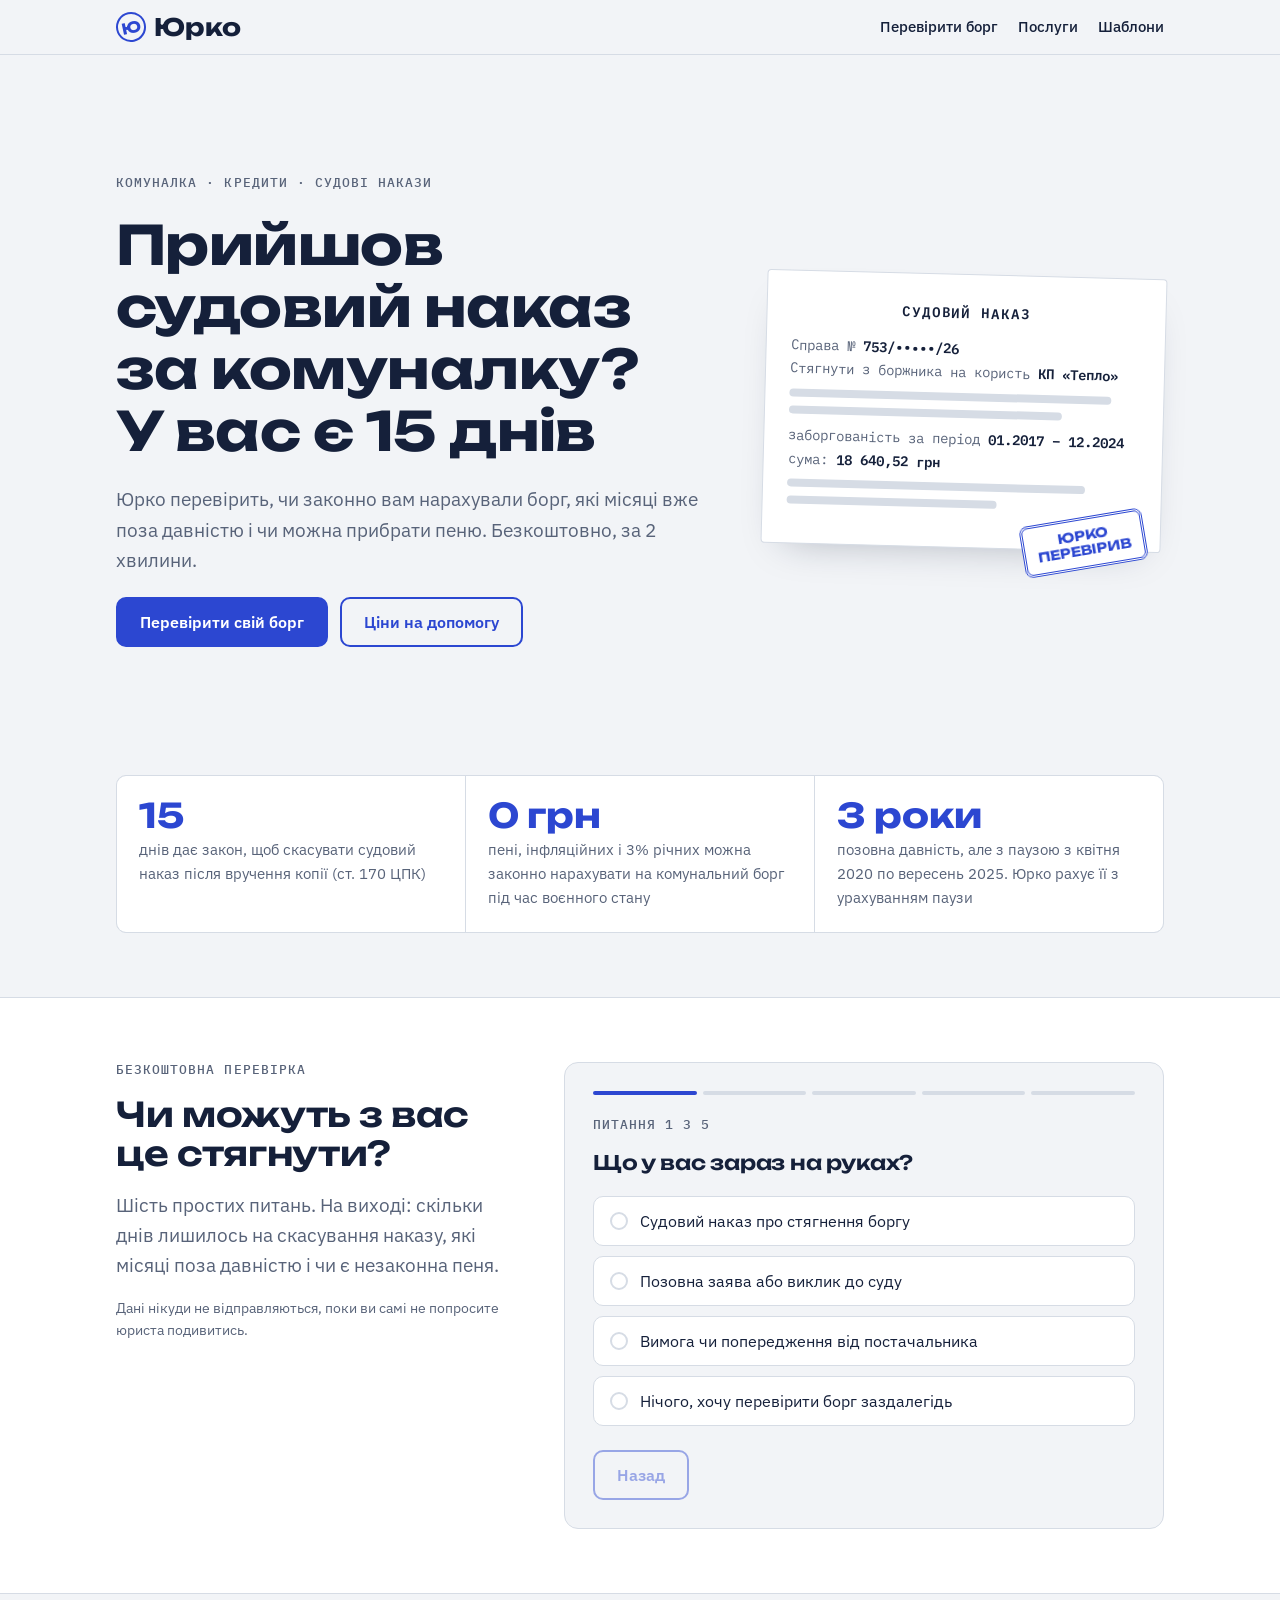
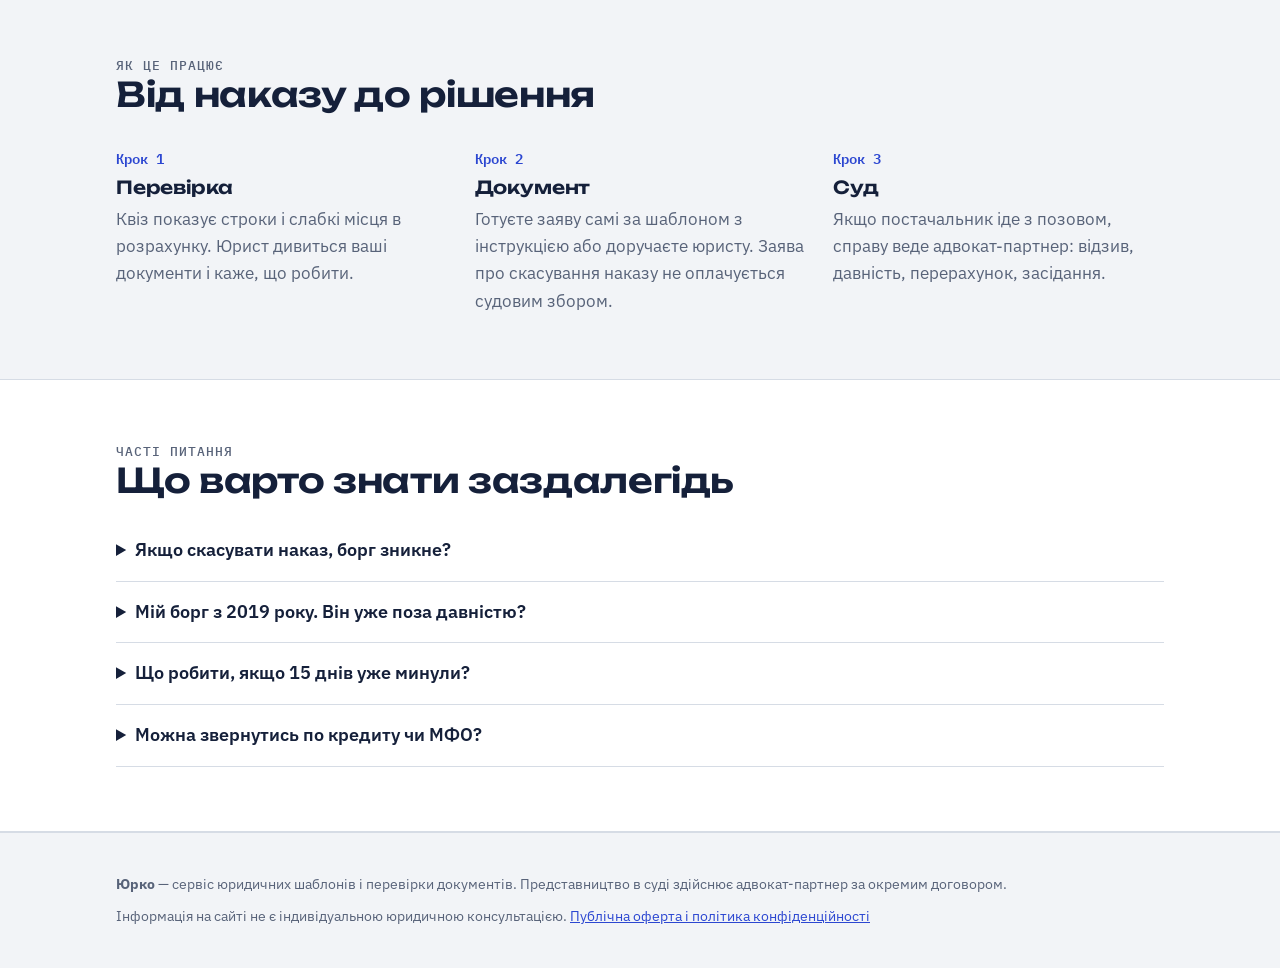
==== index.html @ 838b5d73 "Юрко: MVP сайту — квіз, послуги, магазин, WayForPay, заявки в Telegram Co-Authored-By: Claude Opus 5" ====
<!doctype html>
<html lang="uk">
<head>
<meta charset="utf-8">
<meta name="viewport" content="width=device-width, initial-scale=1, viewport-fit=cover">
<title>Юрко</title>
<meta name="claude:viewport-fit-sides" content="cover">
<meta name="description" content="Прийшов судовий наказ за комуналку? Перевірте за 2 хвилини, чи все нараховано законно, і скільки днів лишилось на скасування.">
<meta property="og:title" content="Юрко — перевірка боргу за комуналку">
<meta property="og:description" content="Безкоштовна перевірка: давність, пеня, строк на скасування судового наказу.">
<link rel="preconnect" href="https://fonts.googleapis.com">
<link rel="preconnect" href="https://fonts.gstatic.com" crossorigin>
<link rel="stylesheet" href="https://fonts.googleapis.com/css2?family=Unbounded:wght@500;600;700&family=IBM+Plex+Sans:wght@400;500;600&family=IBM+Plex+Mono:wght@400;500;600&display=swap&subset=cyrillic">
<link rel="stylesheet" href="assets/style.css">
<!-- Meta Pixel / Google tag: вставити після створення рекламних акаунтів (див. README) -->
</head>
<body>

<header class="top">
  <div class="wrap">
    <a class="logo" href="index.html"><span>Ю</span>Юрко</a>
    <nav class="nav" aria-label="Головне меню">
      <a href="#perevirka">Перевірити борг</a>
      <a href="poslugy.html">Послуги</a>
      <a href="magazyn.html">Шаблони</a>
    </nav>
  </div>
</header>

<main>
  <section class="hero">
    <div class="wrap">
      <div class="copy">
        <p class="eyebrow">Комуналка · кредити · судові накази</p>
        <h1>Прийшов судовий наказ за комуналку? У вас є 15&nbsp;днів</h1>
        <p class="lead">Юрко перевірить, чи законно вам нарахували борг, які місяці вже поза давністю і чи можна прибрати пеню. Безкоштовно, за 2 хвилини.</p>
        <div class="actions">
          <a class="btn" href="#perevirka">Перевірити свій борг</a>
          <a class="btn ghost" href="poslugy.html">Ціни на допомогу</a>
        </div>
      </div>
      <div class="doc" aria-hidden="true">
        <div class="t">СУДОВИЙ НАКАЗ</div>
        <div>Справа № <b>753/•••••/26</b></div>
        <div>Стягнути з боржника на користь <b>КП «Тепло»</b></div>
        <div class="ln" style="width:92%"></div>
        <div class="ln" style="width:78%"></div>
        <div>заборгованість за період <b>01.2017 – 12.2024</b></div>
        <div>сума: <b>18 640,52 грн</b></div>
        <div class="ln" style="width:85%"></div>
        <div class="ln" style="width:60%"></div>
        <div class="stamp">ЮРКО<br>ПЕРЕВІРИВ</div>
      </div>
    </div>
  </section>

  <section style="padding-top:0">
    <div class="wrap">
      <div class="facts">
        <div><span class="n mono">15</span><p>днів дає закон, щоб скасувати судовий наказ після вручення копії (ст. 170 ЦПК)</p></div>
        <div><span class="n mono">0&nbsp;грн</span><p>пені, інфляційних і 3% річних можна законно нарахувати на комунальний борг під час воєнного стану</p></div>
        <div><span class="n mono">3&nbsp;роки</span><p>позовна давність, але з паузою з квітня 2020 по вересень 2025. Юрко рахує її з урахуванням паузи</p></div>
      </div>
    </div>
  </section>

  <section class="band" id="perevirka">
    <div class="wrap quiz">
      <div class="intro">
        <p class="eyebrow">Безкоштовна перевірка</p>
        <h2>Чи можуть з вас це стягнути?</h2>
        <p class="lead">Шість простих питань. На виході: скільки днів лишилось на скасування наказу, які місяці поза давністю і чи є незаконна пеня.</p>
        <p class="note">Дані нікуди не відправляються, поки ви самі не попросите юриста подивитись.</p>
      </div>
      <div class="panel" id="quiz" aria-live="polite">
        <noscript>Для перевірки увімкніть JavaScript або напишіть нам у Telegram.</noscript>
      </div>
    </div>
  </section>

  <section>
    <div class="wrap">
      <p class="eyebrow">Як це працює</p>
      <h2>Від наказу до рішення</h2>
      <div class="steps">
        <div><span class="k">Крок 1</span><h3>Перевірка</h3><p>Квіз показує строки і слабкі місця в розрахунку. Юрист дивиться ваші документи і каже, що робити.</p></div>
        <div><span class="k">Крок 2</span><h3>Документ</h3><p>Готуєте заяву самі за шаблоном з інструкцією або доручаєте юристу. Заява про скасування наказу не оплачується судовим збором.</p></div>
        <div><span class="k">Крок 3</span><h3>Суд</h3><p>Якщо постачальник іде з позовом, справу веде адвокат-партнер: відзив, давність, перерахунок, засідання.</p></div>
      </div>
    </div>
  </section>

  <section class="band">
    <div class="wrap">
      <p class="eyebrow">Часті питання</p>
      <h2>Що варто знати заздалегідь</h2>
      <div style="margin-top:20px">
        <details><summary>Якщо скасувати наказ, борг зникне?</summary><p>Ні. Скасування наказу означає, що постачальник має подати звичайний позов, і суд розгляне справу з вашою участю. Там можна заявити про давність, оскаржити розрахунок і прибрати пеню. Якщо борг реальний і в межах давності, сплатити доведеться саме його.</p></details>
        <details><summary>Мій борг з 2019 року. Він уже поза давністю?</summary><p>Найімовірніше, ні. З 2 квітня 2020 по 3 вересня 2025 року давність не спливала, а з 4 вересня 2025 продовжилась з того місця, де зупинилась. Через це зараз поза давністю лише борги приблизно до весни 2018 року. Квіз рахує це для кожного місяця.</p></details>
        <details><summary>Що робити, якщо 15 днів уже минули?</summary><p>Подати заяву про скасування наказу разом з клопотанням про поновлення строку і пояснити поважну причину: не отримували лист, лікування, служба, виїзд. Тут краще порадитись з юристом.</p></details>
        <details><summary>Можна звернутись по кредиту чи МФО?</summary><p>Так. Ми працюємо і з кредитними боргами: перевірка нарахувань, відзиви на позови банків і фінкомпаній. Напишіть у формі після квізу.</p></details>
      </div>
    </div>
  </section>
</main>

<footer>
  <div class="wrap">
    <p><b>Юрко</b> — сервіс юридичних шаблонів і перевірки документів. Представництво в суді здійснює адвокат-партнер за окремим договором.</p>
    <p>Інформація на сайті не є індивідуальною юридичною консультацією. <a href="oferta.html">Публічна оферта і політика конфіденційності</a></p>
  </div>
</footer>

<script src="assets/davnist.js"></script>
<script src="assets/app.js"></script>
</body>
</html>
---- assets/style.css ----
/* Юрко · спільні стилі
   Layout: стрічка «документа» — вузька колонка тексту, широкі смуги для квізу і пакетів. */
:root {
  --paper: #F2F4F7;
  --card: #FFFFFF;
  --ink: #15203A;
  --muted: #586379;
  --line: #D6DCE5;
  --stamp: #2C47D1;
  --stamp-soft: #E3E8FC;
  --ok: #1D7549;
  --ok-soft: #DDF1E6;
  --warn: #A85A12;
  --warn-soft: #FBEBDB;
  --f-display: "Unbounded", "Arial Black", system-ui, sans-serif;
  --f-body: "IBM Plex Sans", "Segoe UI", system-ui, sans-serif;
  --f-mono: "IBM Plex Mono", ui-monospace, "Consolas", monospace;
  --r: 10px;
  --wrap: 1080px;
}
@media (prefers-color-scheme: dark) {
  :root:not([data-theme="light"]) {
    --paper: #0E1421; --card: #161E2F; --ink: #E7EBF3; --muted: #9AA5B9; --line: #283350;
    --stamp: #8297FF; --stamp-soft: #1F2A55; --ok: #55C792; --ok-soft: #12352A;
    --warn: #EBA160; --warn-soft: #3A2817; color-scheme: dark;
  }
}
:root[data-theme="dark"] {
  --paper: #0E1421; --card: #161E2F; --ink: #E7EBF3; --muted: #9AA5B9; --line: #283350;
  --stamp: #8297FF; --stamp-soft: #1F2A55; --ok: #55C792; --ok-soft: #12352A;
  --warn: #EBA160; --warn-soft: #3A2817; color-scheme: dark;
}

* { box-sizing: border-box; }
body {
  margin: 0; background: var(--paper); color: var(--ink);
  font: 400 17px/1.6 var(--f-body);
  -webkit-font-smoothing: antialiased;
}
a { color: var(--stamp); }
h1, h2, h3 { font-family: var(--f-display); line-height: 1.15; text-wrap: balance; margin: 0; letter-spacing: -0.01em; }
h1 { font-size: clamp(30px, 5.4vw, 54px); font-weight: 700; }
h2 { font-size: clamp(24px, 3.4vw, 34px); font-weight: 600; }
h3 { font-size: 18px; font-weight: 600; }
p { margin: 0; }
.mono { font-family: var(--f-mono); font-variant-numeric: tabular-nums; }
.eyebrow { font: 500 13px/1.3 var(--f-mono); letter-spacing: 0.08em; text-transform: uppercase; color: var(--muted); }
.lead { font-size: 19px; color: var(--muted); max-width: 60ch; }

.wrap {
  max-width: var(--wrap); margin: 0 auto;
  padding-left: max(16px, env(safe-area-inset-left, 0px));
  padding-right: max(16px, env(safe-area-inset-right, 0px));
}
section { padding-block: 64px; }
.band { background: var(--card); border-block: 1px solid var(--line); }

/* Header */
.top { position: sticky; top: env(safe-area-inset-top, 0px); z-index: 10; background: var(--paper); border-bottom: 1px solid var(--line); }
.top .wrap { display: flex; align-items: center; gap: 24px; padding-block: 12px; flex-wrap: wrap; }
.logo { font: 700 24px/1 var(--f-display); color: var(--ink); text-decoration: none; display: flex; align-items: center; gap: 8px; }
.logo span { display: inline-grid; place-items: center; width: 30px; height: 30px; border: 2px solid var(--stamp); border-radius: 50%; color: var(--stamp); font-size: 15px; transform: rotate(-12deg); }
.nav { display: flex; gap: 20px; margin-left: auto; flex-wrap: wrap; }
.nav a { color: var(--ink); text-decoration: none; font-weight: 500; font-size: 15px; }
.nav a[aria-current="page"], .nav a:hover { color: var(--stamp); }

/* Buttons */
.btn {
  display: inline-flex; align-items: center; justify-content: center; gap: 8px;
  font: 600 16px/1 var(--f-body); padding: 15px 22px; border-radius: var(--r);
  border: 2px solid var(--stamp); background: var(--stamp); color: #fff; cursor: pointer; text-decoration: none;
}
:root[data-theme="dark"] .btn { color: #0E1421; }
@media (prefers-color-scheme: dark) { :root:not([data-theme="light"]) .btn { color: #0E1421; } }
.btn:hover { filter: brightness(1.08); }
.btn.ghost { background: transparent; color: var(--stamp); }
.btn:focus-visible, input:focus-visible, select:focus-visible, textarea:focus-visible, .opt:focus-visible { outline: 3px solid var(--stamp); outline-offset: 2px; }
.btn[disabled] { opacity: .45; cursor: not-allowed; }

/* Hero */
.hero .wrap { display: grid; grid-template-columns: 1.2fr 0.8fr; gap: 48px; align-items: center; padding-block: 56px 64px; }
.hero .copy { display: grid; gap: 22px; min-width: 0; }
.hero .actions { display: flex; gap: 12px; flex-wrap: wrap; }
.doc {
  position: relative; background: var(--card); border: 1px solid var(--line); border-radius: 4px;
  padding: 26px 24px 30px; font: 14px/1.55 var(--f-mono); color: var(--muted);
  box-shadow: 0 18px 40px -24px rgba(21, 32, 58, .35); transform: rotate(1.5deg);
}
.doc b { color: var(--ink); font-weight: 600; }
.doc .t { text-align: center; color: var(--ink); font-weight: 600; letter-spacing: .14em; margin-bottom: 14px; }
.doc .ln { height: 8px; background: var(--line); border-radius: 4px; margin: 9px 0; }
.stamp {
  position: absolute; right: 14px; bottom: -18px; transform: rotate(-11deg);
  border: 3px double var(--stamp); color: var(--stamp); border-radius: 8px; padding: 8px 12px;
  font: 700 13px/1.15 var(--f-display); text-align: center; background: var(--card);
  animation: stamp .5s cubic-bezier(.2,1.6,.4,1) .4s both;
}
@keyframes stamp { from { transform: rotate(-11deg) scale(1.6); opacity: .3; } to { transform: rotate(-11deg) scale(1); opacity: 1; } }
@media (prefers-reduced-motion: reduce) { .stamp { animation: none; } }

/* Facts row */
.facts { display: grid; grid-template-columns: repeat(3, 1fr); gap: 1px; background: var(--line); border: 1px solid var(--line); border-radius: var(--r); overflow: hidden; }
.facts > div { background: var(--card); padding: 22px; display: grid; gap: 6px; align-content: start; }
.facts .n { font: 700 34px/1 var(--f-display); color: var(--stamp); }
.facts p { color: var(--muted); font-size: 15px; }

/* Steps */
.steps { display: grid; grid-template-columns: repeat(3, 1fr); gap: 28px; margin-top: 32px; }
.steps > div { display: grid; gap: 8px; align-content: start; }
.steps .k { font: 600 14px var(--f-mono); color: var(--stamp); }
.steps p { color: var(--muted); }

/* Quiz */
.quiz { display: grid; grid-template-columns: 0.8fr 1.2fr; gap: 48px; }
.quiz .intro { display: grid; gap: 16px; align-content: start; }
.panel { background: var(--paper); border: 1px solid var(--line); border-radius: 14px; padding: 28px; min-width: 0; }
.progress { display: flex; gap: 6px; margin-bottom: 22px; }
.progress i { flex: 1; height: 4px; border-radius: 2px; background: var(--line); }
.progress i.on { background: var(--stamp); }
.q { display: grid; gap: 16px; }
.q legend, .q .qt { font: 600 20px/1.3 var(--f-display); padding: 0; margin-bottom: 4px; }
.q .hint { color: var(--muted); font-size: 15px; }
.opts { display: grid; gap: 10px; }
.opt {
  display: flex; align-items: center; gap: 12px; padding: 14px 16px; border: 1.5px solid var(--line); border-radius: var(--r);
  background: var(--card); cursor: pointer; font-size: 16px; text-align: left; color: var(--ink); font-family: var(--f-body); width: 100%;
}
.opt:hover { border-color: var(--stamp); }
.opt[aria-pressed="true"] { border-color: var(--stamp); background: var(--stamp-soft); }
.opt .dot { width: 18px; height: 18px; border-radius: 50%; border: 2px solid var(--line); flex: none; }
.opt[aria-pressed="true"] .dot { border-color: var(--stamp); background: radial-gradient(var(--stamp) 45%, transparent 50%); }
.row { display: flex; gap: 12px; flex-wrap: wrap; }
.row > label { flex: 1 1 160px; display: grid; gap: 6px; font-size: 14px; color: var(--muted); min-width: 0; }
input, select, textarea {
  font: 16px var(--f-body); padding: 12px 14px; border-radius: var(--r); border: 1.5px solid var(--line);
  background: var(--card); color: var(--ink); width: 100%;
}
.qnav { display: flex; justify-content: space-between; gap: 12px; margin-top: 24px; }

/* Result */
.res { display: grid; gap: 20px; }
.verdict { display: grid; gap: 12px; }
.chip { display: inline-flex; gap: 6px; align-items: center; font: 600 13px/1 var(--f-mono); padding: 7px 10px; border-radius: 999px; text-transform: uppercase; letter-spacing: .05em; width: fit-content; }
.chip.ok { background: var(--ok-soft); color: var(--ok); }
.chip.warn { background: var(--warn-soft); color: var(--warn); }
.chip.info { background: var(--stamp-soft); color: var(--stamp); }
.card { background: var(--card); border: 1px solid var(--line); border-radius: var(--r); padding: 18px; display: grid; gap: 8px; }
.card .big { font: 700 28px/1.1 var(--f-display); }
.strip { display: grid; grid-template-columns: repeat(12, minmax(0, 1fr)); gap: 3px; }
.strip i { height: 18px; border-radius: 3px; background: var(--line); }
.strip i.x { background: var(--ok); }
.strip i.w { background: var(--warn); opacity: .55; }
.yrs { display: grid; gap: 4px; }
.yrs .yr { display: grid; grid-template-columns: 44px 1fr; gap: 8px; align-items: center; font: 12px var(--f-mono); color: var(--muted); }
.legend { display: flex; gap: 16px; flex-wrap: wrap; font-size: 13px; color: var(--muted); }
.legend b { display: inline-block; width: 12px; height: 12px; border-radius: 3px; vertical-align: -1px; margin-right: 6px; }
.note { font-size: 14px; color: var(--muted); }
.flags { display: grid; gap: 8px; padding: 0; margin: 0; list-style: none; }
.flags li { padding-left: 18px; position: relative; font-size: 15px; }
.flags li::before { content: "!"; position: absolute; left: 0; font-weight: 700; color: var(--warn); }

/* Packages */
.plans { display: grid; grid-template-columns: repeat(3, 1fr); gap: 20px; margin-top: 32px; align-items: start; }
.plan { background: var(--card); border: 1px solid var(--line); border-radius: 14px; padding: 26px; display: grid; gap: 16px; min-width: 0; }
.plan.main { border: 2px solid var(--stamp); }
.plan .price { font: 700 32px/1 var(--f-display); }
.plan .price small { font: 500 15px var(--f-body); color: var(--muted); }
.plan ul { margin: 0; padding-left: 20px; display: grid; gap: 6px; }
.plan .who { color: var(--muted); font-size: 15px; }

/* Shop */
.shop { display: grid; gap: 12px; margin-top: 28px; }
.item { display: grid; grid-template-columns: 1fr auto auto; gap: 20px; align-items: center; background: var(--card); border: 1px solid var(--line); border-radius: var(--r); padding: 18px 20px; }
.item > div { min-width: 0; display: grid; gap: 4px; }
.item p { color: var(--muted); font-size: 15px; }
.item .pr { font: 700 20px var(--f-display); white-space: nowrap; }
.item .law { font: 12px var(--f-mono); color: var(--stamp); }

/* FAQ */
details { border-bottom: 1px solid var(--line); padding-block: 16px; }
summary { cursor: pointer; font-weight: 600; font-size: 18px; }
details p { color: var(--muted); margin-top: 10px; max-width: 70ch; }

/* Forms / toast */
.form { display: grid; gap: 12px; }
.msg { padding: 14px 16px; border-radius: var(--r); font-size: 15px; }
.msg.ok { background: var(--ok-soft); color: var(--ok); }
.msg.warn { background: var(--warn-soft); color: var(--warn); }

/* Footer */
footer { padding-block: 40px; border-top: 1px solid var(--line); color: var(--muted); font-size: 14px; }
footer .wrap { display: grid; gap: 10px; }
.prose { max-width: 72ch; display: grid; gap: 14px; }
.prose h2 { font-size: 22px; margin-top: 18px; }

@media (max-width: 860px) {
  .hero .wrap, .quiz { grid-template-columns: 1fr; gap: 32px; }
  .plans, .steps, .facts { grid-template-columns: 1fr; }
  .doc { transform: none; }
  section { padding-block: 44px; }
  .item { grid-template-columns: 1fr auto; }
  .item .btn { grid-column: 1 / -1; }
}
@media (max-width: 480px) {
  .nav { margin-left: 0; gap: 14px; }
  .panel { padding: 20px; }
}
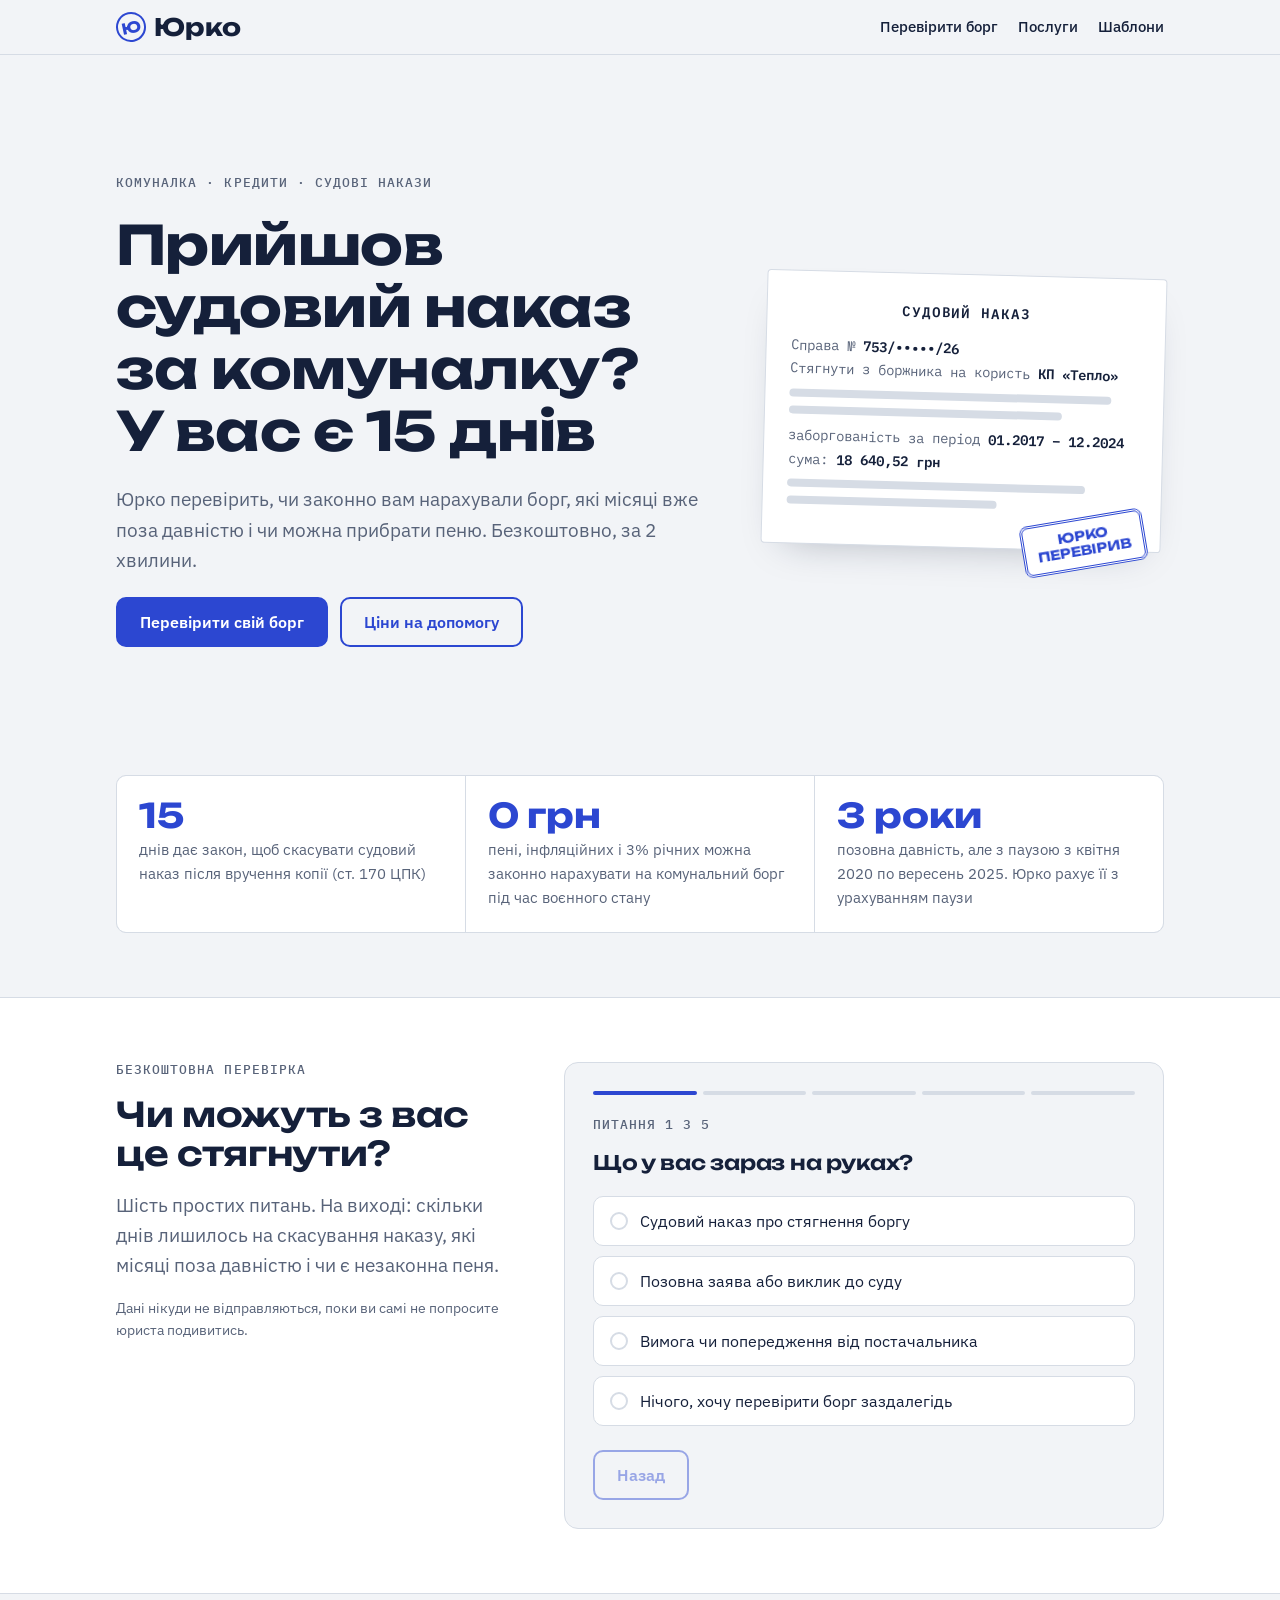
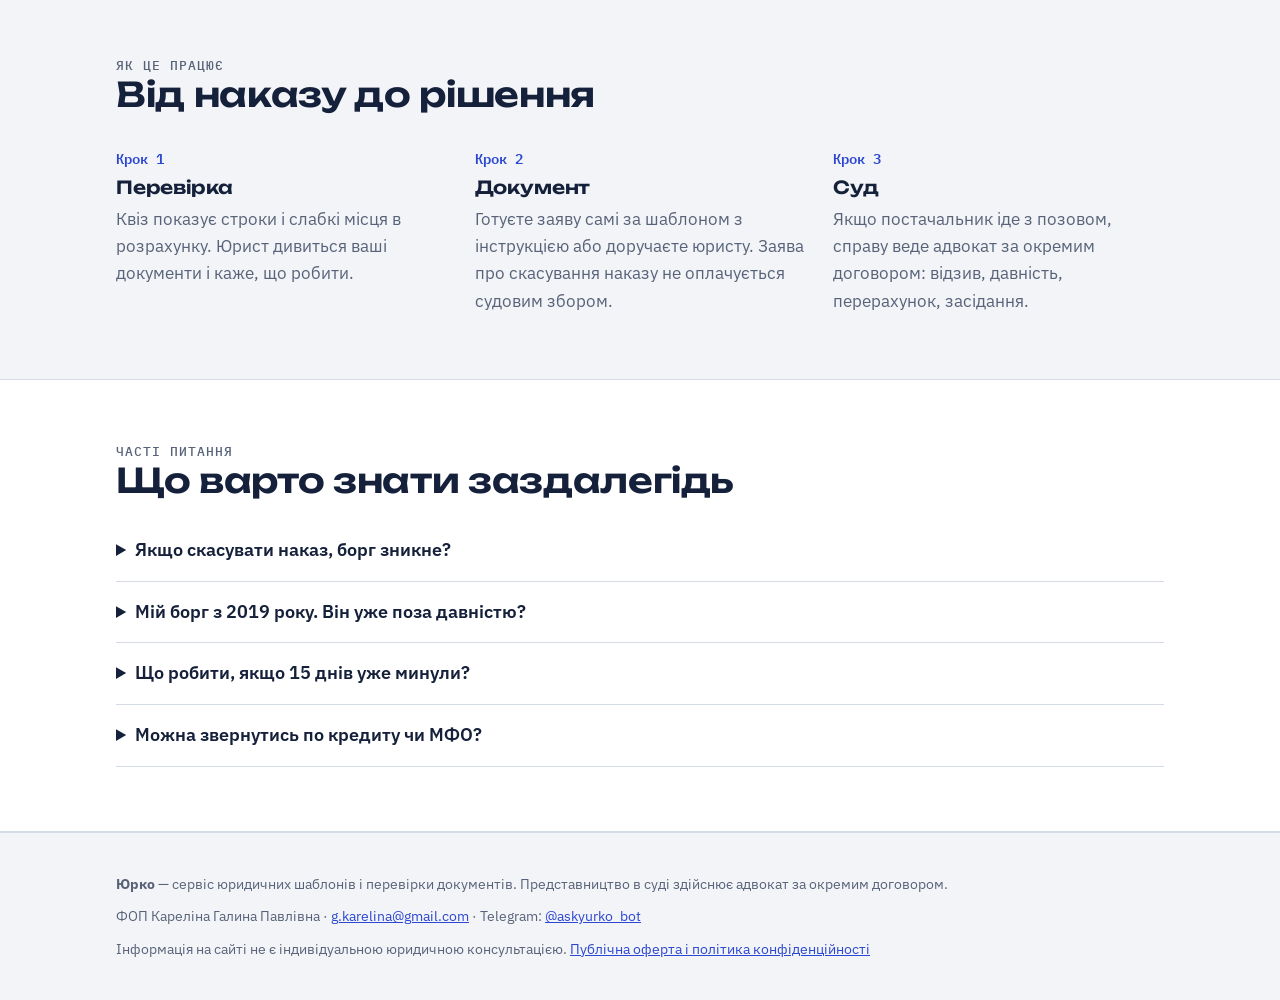
==== commit a17a0a14: "Реквізити ФОП Кареліної Г. П. в оферті й підвалі; уточнено формулювання про адвоката Co-Authored-By:" ====
--- a/index.html
+++ b/index.html
@@ -85,7 +85,7 @@
       <div class="steps">
         <div><span class="k">Крок 1</span><h3>Перевірка</h3><p>Квіз показує строки і слабкі місця в розрахунку. Юрист дивиться ваші документи і каже, що робити.</p></div>
         <div><span class="k">Крок 2</span><h3>Документ</h3><p>Готуєте заяву самі за шаблоном з інструкцією або доручаєте юристу. Заява про скасування наказу не оплачується судовим збором.</p></div>
-        <div><span class="k">Крок 3</span><h3>Суд</h3><p>Якщо постачальник іде з позовом, справу веде адвокат-партнер: відзив, давність, перерахунок, засідання.</p></div>
+        <div><span class="k">Крок 3</span><h3>Суд</h3><p>Якщо постачальник іде з позовом, справу веде адвокат за окремим договором: відзив, давність, перерахунок, засідання.</p></div>
       </div>
     </div>
   </section>
@@ -106,7 +106,8 @@
 
 <footer>
   <div class="wrap">
-    <p><b>Юрко</b> — сервіс юридичних шаблонів і перевірки документів. Представництво в суді здійснює адвокат-партнер за окремим договором.</p>
+    <p><b>Юрко</b> — сервіс юридичних шаблонів і перевірки документів. Представництво в суді здійснює адвокат за окремим договором.</p>
+    <p>ФОП Кареліна Галина Павлівна · <a href="mailto:g.karelina@gmail.com">g.karelina@gmail.com</a> · Telegram: <a href="https://t.me/askyurko_bot">@askyurko_bot</a></p>
     <p>Інформація на сайті не є індивідуальною юридичною консультацією. <a href="oferta.html">Публічна оферта і політика конфіденційності</a></p>
   </div>
 </footer>
--- a/assets/style.css
+++ b/assets/style.css
@@ -8,6 +8,7 @@
   --line: #D6DCE5;
   --stamp: #2C47D1;
   --stamp-soft: #E3E8FC;
+  --on-stamp: #FFFFFF;
   --ok: #1D7549;
   --ok-soft: #DDF1E6;
   --warn: #A85A12;
@@ -21,13 +22,13 @@
 @media (prefers-color-scheme: dark) {
   :root:not([data-theme="light"]) {
     --paper: #0E1421; --card: #161E2F; --ink: #E7EBF3; --muted: #9AA5B9; --line: #283350;
-    --stamp: #8297FF; --stamp-soft: #1F2A55; --ok: #55C792; --ok-soft: #12352A;
+    --stamp: #8297FF; --stamp-soft: #1F2A55; --on-stamp: #0E1421; --ok: #55C792; --ok-soft: #12352A;
     --warn: #EBA160; --warn-soft: #3A2817; color-scheme: dark;
   }
 }
 :root[data-theme="dark"] {
   --paper: #0E1421; --card: #161E2F; --ink: #E7EBF3; --muted: #9AA5B9; --line: #283350;
-  --stamp: #8297FF; --stamp-soft: #1F2A55; --ok: #55C792; --ok-soft: #12352A;
+  --stamp: #8297FF; --stamp-soft: #1F2A55; --on-stamp: #0E1421; --ok: #55C792; --ok-soft: #12352A;
   --warn: #EBA160; --warn-soft: #3A2817; color-scheme: dark;
 }
 
@@ -68,10 +69,8 @@
 .btn {
   display: inline-flex; align-items: center; justify-content: center; gap: 8px;
   font: 600 16px/1 var(--f-body); padding: 15px 22px; border-radius: var(--r);
-  border: 2px solid var(--stamp); background: var(--stamp); color: #fff; cursor: pointer; text-decoration: none;
-}
-:root[data-theme="dark"] .btn { color: #0E1421; }
-@media (prefers-color-scheme: dark) { :root:not([data-theme="light"]) .btn { color: #0E1421; } }
+  border: 2px solid var(--stamp); background: var(--stamp); color: var(--on-stamp); cursor: pointer; text-decoration: none;
+}
 .btn:hover { filter: brightness(1.08); }
 .btn.ghost { background: transparent; color: var(--stamp); }
 .btn:focus-visible, input:focus-visible, select:focus-visible, textarea:focus-visible, .opt:focus-visible { outline: 3px solid var(--stamp); outline-offset: 2px; }
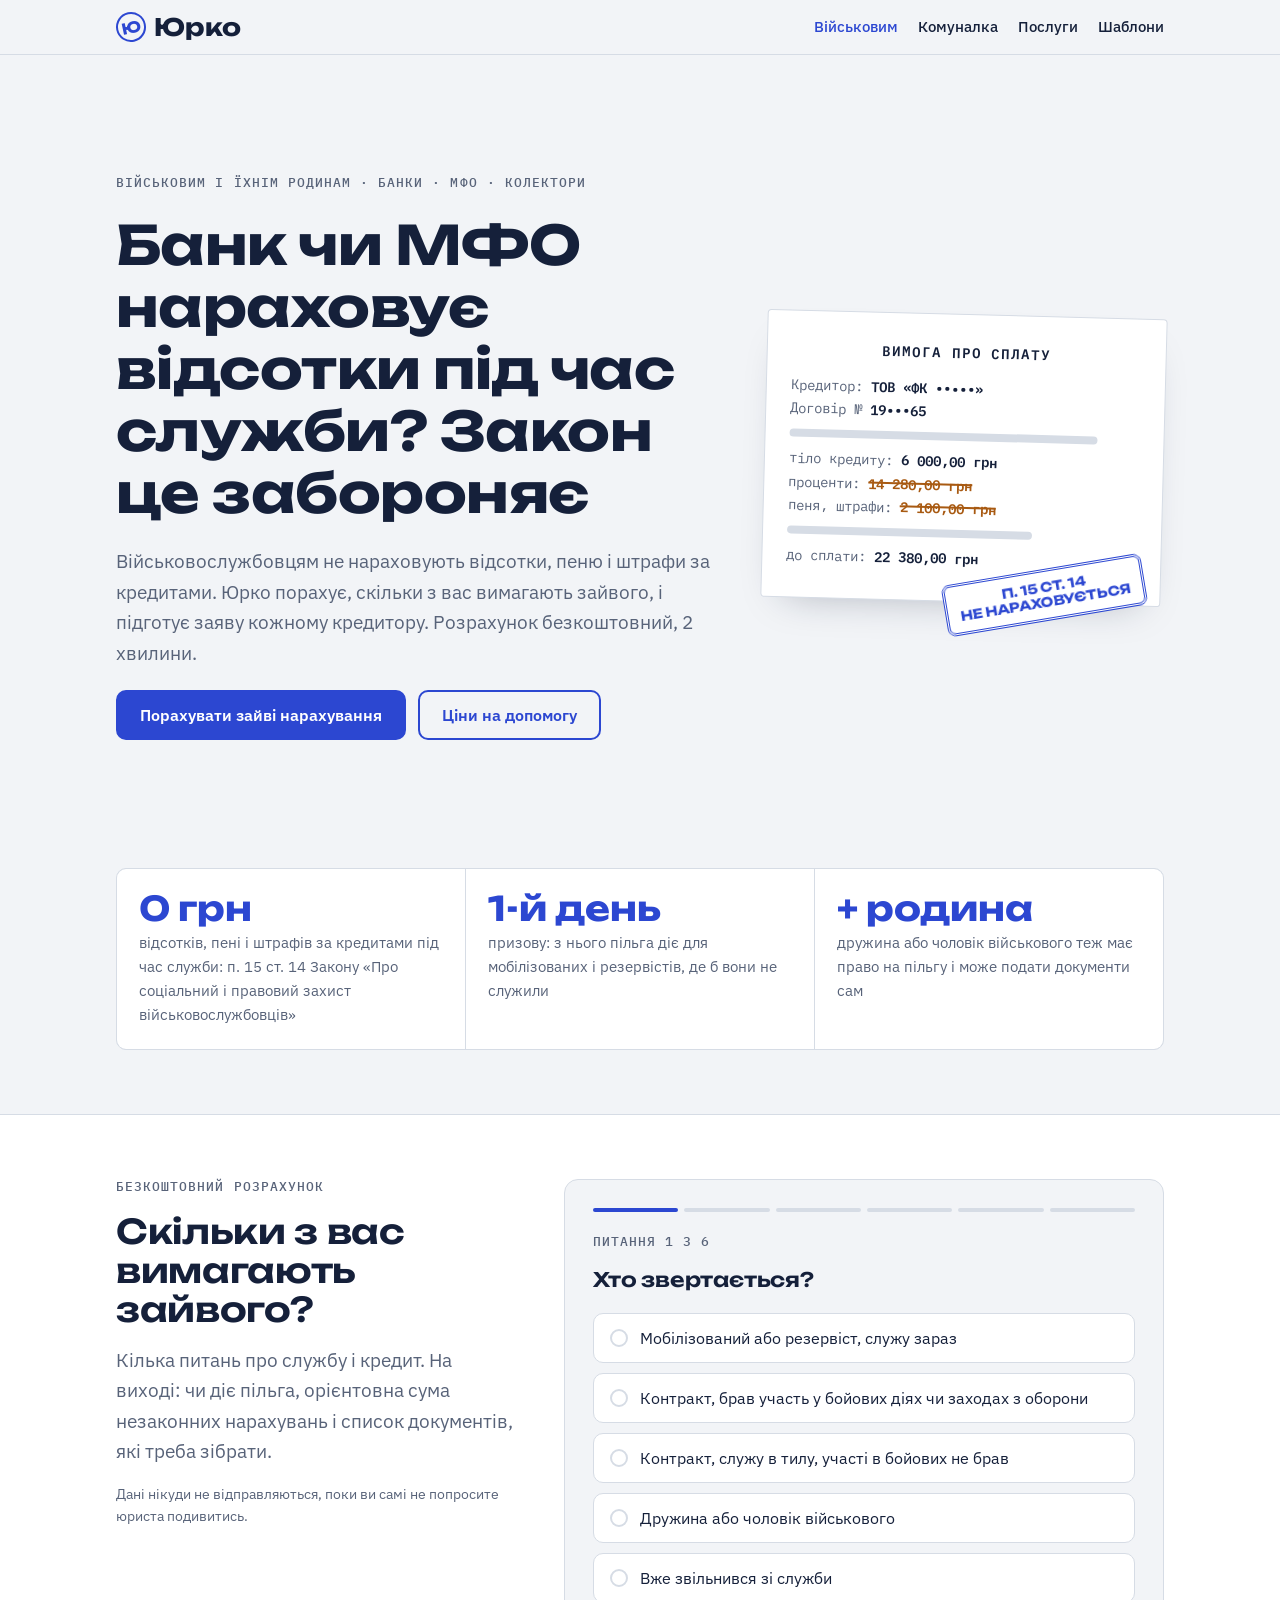
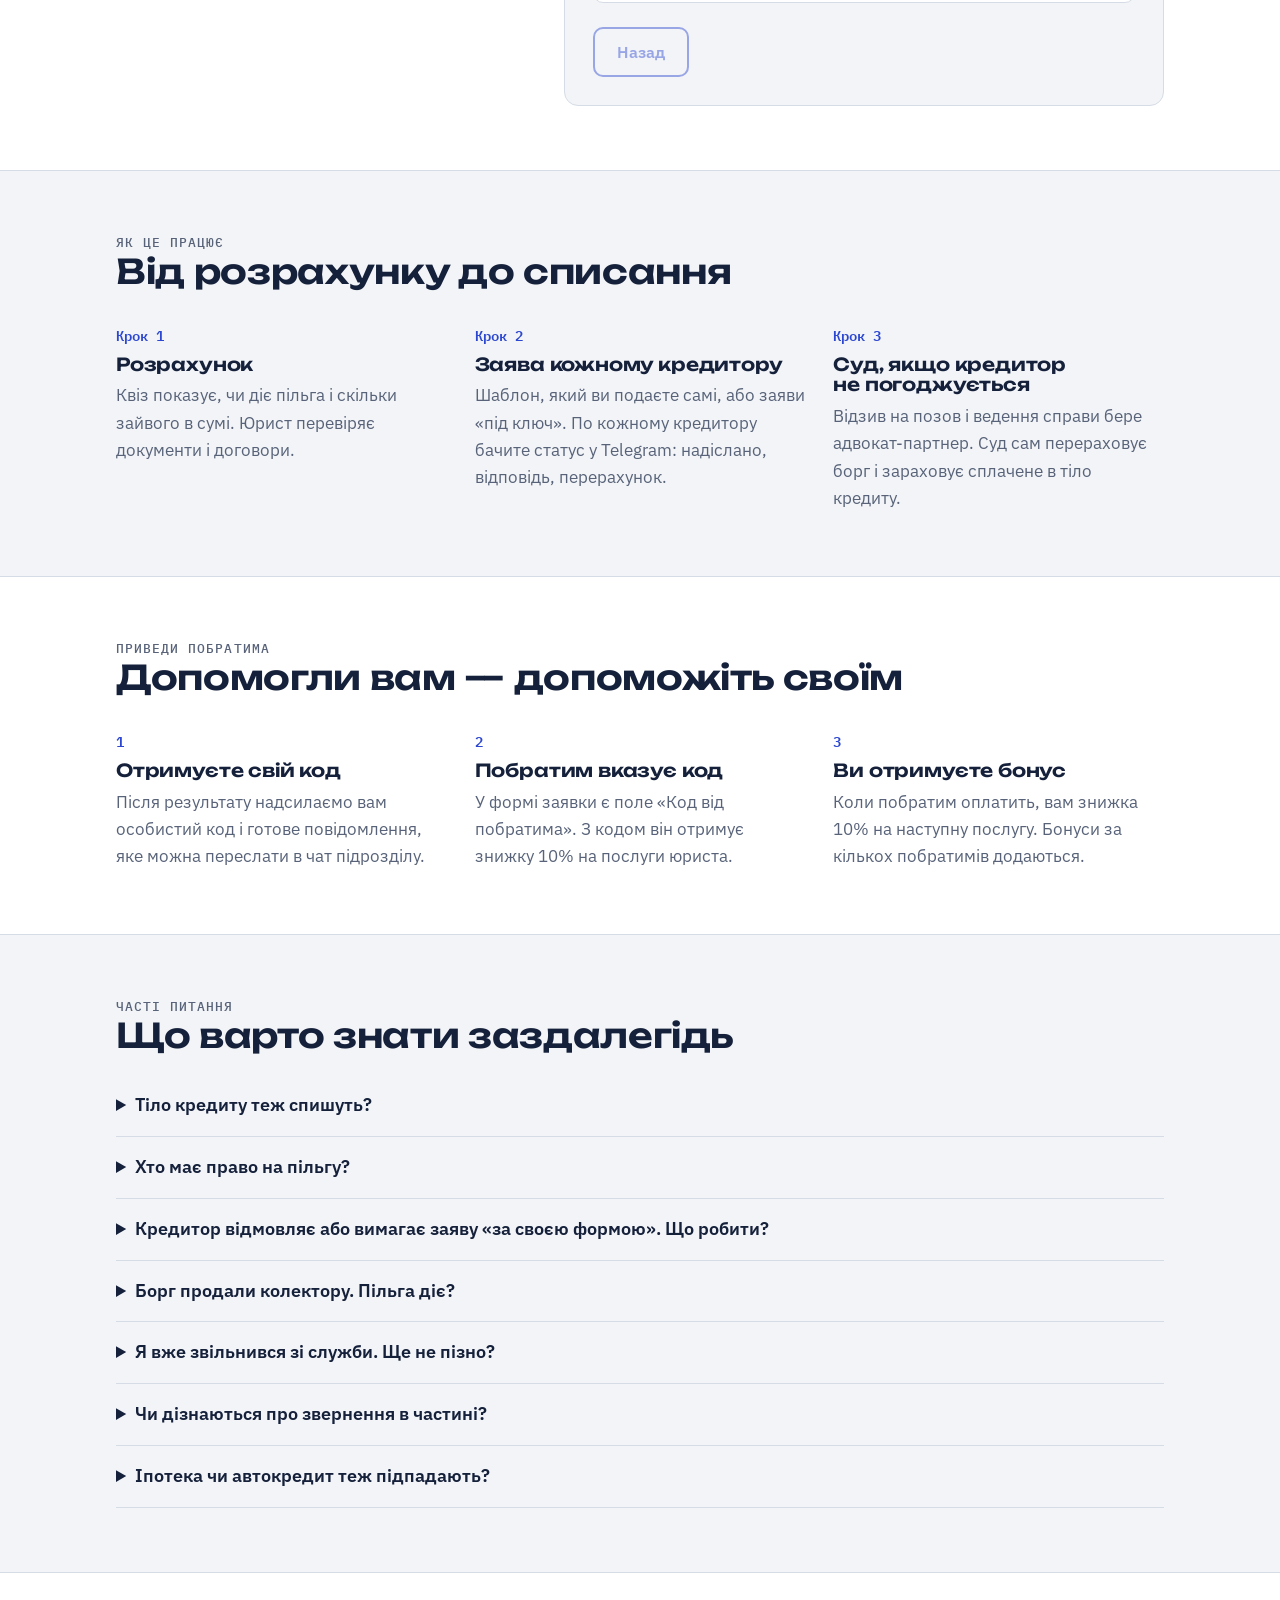
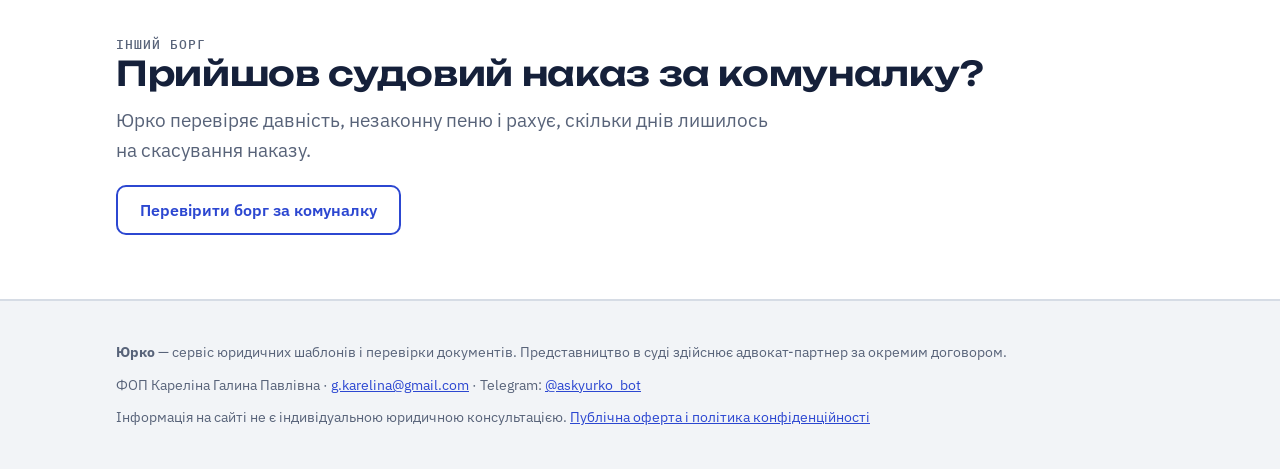
==== commit 77c4c66b: "Кредити військовим — головний напрям: новий квіз, пакети, 4 шаблони, код від побратима; комуналка — " ====
--- a/index.html
+++ b/index.html
@@ -3,11 +3,11 @@
 <head>
 <meta charset="utf-8">
 <meta name="viewport" content="width=device-width, initial-scale=1, viewport-fit=cover">
-<title>Юрко</title>
+<title>Юрко — кредити військовим без відсотків</title>
 <meta name="claude:viewport-fit-sides" content="cover">
-<meta name="description" content="Прийшов судовий наказ за комуналку? Перевірте за 2 хвилини, чи все нараховано законно, і скільки днів лишилось на скасування.">
-<meta property="og:title" content="Юрко — перевірка боргу за комуналку">
-<meta property="og:description" content="Безкоштовна перевірка: давність, пеня, строк на скасування судового наказу.">
+<meta name="description" content="Військовим під час служби не нараховують відсотки, пеню і штрафи за кредитами. Юрко порахує, скільки з вас вимагають зайвого, і підготує заяви кожному кредитору.">
+<meta property="og:title" content="Юрко — кредити військовим без відсотків і пені">
+<meta property="og:description" content="Безкоштовний розрахунок: скільки зайвого нарахували банк, МФО чи колектор під час служби.">
 <link rel="preconnect" href="https://fonts.googleapis.com">
 <link rel="preconnect" href="https://fonts.gstatic.com" crossorigin>
 <link rel="stylesheet" href="https://fonts.googleapis.com/css2?family=Unbounded:wght@500;600;700&family=IBM+Plex+Sans:wght@400;500;600&family=IBM+Plex+Mono:wght@400;500;600&display=swap&subset=cyrillic">
@@ -20,7 +20,8 @@
   <div class="wrap">
     <a class="logo" href="index.html"><span>Ю</span>Юрко</a>
     <nav class="nav" aria-label="Головне меню">
-      <a href="#perevirka">Перевірити борг</a>
+      <a href="index.html" aria-current="page">Військовим</a>
+      <a href="komunalka.html">Комуналка</a>
       <a href="poslugy.html">Послуги</a>
       <a href="magazyn.html">Шаблони</a>
     </nav>
@@ -31,25 +32,25 @@
   <section class="hero">
     <div class="wrap">
       <div class="copy">
-        <p class="eyebrow">Комуналка · кредити · судові накази</p>
-        <h1>Прийшов судовий наказ за комуналку? У вас є 15&nbsp;днів</h1>
-        <p class="lead">Юрко перевірить, чи законно вам нарахували борг, які місяці вже поза давністю і чи можна прибрати пеню. Безкоштовно, за 2 хвилини.</p>
+        <p class="eyebrow">Військовим і їхнім родинам · банки · МФО · колектори</p>
+        <h1>Банк чи МФО нараховує відсотки під час служби? Закон це забороняє</h1>
+        <p class="lead">Військовослужбовцям не нараховують відсотки, пеню і штрафи за кредитами. Юрко порахує, скільки з вас вимагають зайвого, і підготує заяву кожному кредитору. Розрахунок безкоштовний, 2 хвилини.</p>
         <div class="actions">
-          <a class="btn" href="#perevirka">Перевірити свій борг</a>
+          <a class="btn" href="#perevirka">Порахувати зайві нарахування</a>
           <a class="btn ghost" href="poslugy.html">Ціни на допомогу</a>
         </div>
       </div>
       <div class="doc" aria-hidden="true">
-        <div class="t">СУДОВИЙ НАКАЗ</div>
-        <div>Справа № <b>753/•••••/26</b></div>
-        <div>Стягнути з боржника на користь <b>КП «Тепло»</b></div>
-        <div class="ln" style="width:92%"></div>
-        <div class="ln" style="width:78%"></div>
-        <div>заборгованість за період <b>01.2017 – 12.2024</b></div>
-        <div>сума: <b>18 640,52 грн</b></div>
-        <div class="ln" style="width:85%"></div>
-        <div class="ln" style="width:60%"></div>
-        <div class="stamp">ЮРКО<br>ПЕРЕВІРИВ</div>
+        <div class="t">ВИМОГА ПРО СПЛАТУ</div>
+        <div>Кредитор: <b>ТОВ «ФК •••••»</b></div>
+        <div>Договір № <b>19•••65</b></div>
+        <div class="ln" style="width:88%"></div>
+        <div>тіло кредиту: <b>6 000,00 грн</b></div>
+        <div>проценти: <b><s>14 280,00 грн</s></b></div>
+        <div>пеня, штрафи: <b><s>2 100,00 грн</s></b></div>
+        <div class="ln" style="width:70%"></div>
+        <div>до сплати: <b>22 380,00 грн</b></div>
+        <div class="stamp">П. 15 СТ. 14<br>НЕ НАРАХОВУЄТЬСЯ</div>
       </div>
     </div>
   </section>
@@ -57,9 +58,9 @@
   <section style="padding-top:0">
     <div class="wrap">
       <div class="facts">
-        <div><span class="n mono">15</span><p>днів дає закон, щоб скасувати судовий наказ після вручення копії (ст. 170 ЦПК)</p></div>
-        <div><span class="n mono">0&nbsp;грн</span><p>пені, інфляційних і 3% річних можна законно нарахувати на комунальний борг під час воєнного стану</p></div>
-        <div><span class="n mono">3&nbsp;роки</span><p>позовна давність, але з паузою з квітня 2020 по вересень 2025. Юрко рахує її з урахуванням паузи</p></div>
+        <div><span class="n mono">0&nbsp;грн</span><p>відсотків, пені і штрафів за кредитами під час служби: п.&nbsp;15 ст.&nbsp;14 Закону «Про соціальний і правовий захист військовослужбовців»</p></div>
+        <div><span class="n mono">1-й день</span><p>призову: з нього пільга діє для мобілізованих і резервістів, де б вони не служили</p></div>
+        <div><span class="n mono">+ родина</span><p>дружина або чоловік військового теж має право на пільгу і може подати документи сам</p></div>
       </div>
     </div>
   </section>
@@ -67,13 +68,13 @@
   <section class="band" id="perevirka">
     <div class="wrap quiz">
       <div class="intro">
-        <p class="eyebrow">Безкоштовна перевірка</p>
-        <h2>Чи можуть з вас це стягнути?</h2>
-        <p class="lead">Шість простих питань. На виході: скільки днів лишилось на скасування наказу, які місяці поза давністю і чи є незаконна пеня.</p>
+        <p class="eyebrow">Безкоштовний розрахунок</p>
+        <h2>Скільки з вас вимагають зайвого?</h2>
+        <p class="lead">Кілька питань про службу і кредит. На виході: чи діє пільга, орієнтовна сума незаконних нарахувань і список документів, які треба зібрати.</p>
         <p class="note">Дані нікуди не відправляються, поки ви самі не попросите юриста подивитись.</p>
       </div>
-      <div class="panel" id="quiz" aria-live="polite">
-        <noscript>Для перевірки увімкніть JavaScript або напишіть нам у Telegram.</noscript>
+      <div class="panel" id="vquiz" aria-live="polite">
+        <noscript>Для розрахунку увімкніть JavaScript або напишіть нам у Telegram: @askyurko_bot.</noscript>
       </div>
     </div>
   </section>
@@ -81,38 +82,62 @@
   <section>
     <div class="wrap">
       <p class="eyebrow">Як це працює</p>
-      <h2>Від наказу до рішення</h2>
+      <h2>Від розрахунку до списання</h2>
       <div class="steps">
-        <div><span class="k">Крок 1</span><h3>Перевірка</h3><p>Квіз показує строки і слабкі місця в розрахунку. Юрист дивиться ваші документи і каже, що робити.</p></div>
-        <div><span class="k">Крок 2</span><h3>Документ</h3><p>Готуєте заяву самі за шаблоном з інструкцією або доручаєте юристу. Заява про скасування наказу не оплачується судовим збором.</p></div>
-        <div><span class="k">Крок 3</span><h3>Суд</h3><p>Якщо постачальник іде з позовом, справу веде адвокат за окремим договором: відзив, давність, перерахунок, засідання.</p></div>
+        <div><span class="k">Крок 1</span><h3>Розрахунок</h3><p>Квіз показує, чи діє пільга і скільки зайвого в сумі. Юрист перевіряє документи і договори.</p></div>
+        <div><span class="k">Крок 2</span><h3>Заява кожному кредитору</h3><p>Шаблон, який ви подаєте самі, або заяви «під ключ». По кожному кредитору бачите статус у Telegram: надіслано, відповідь, перерахунок.</p></div>
+        <div><span class="k">Крок 3</span><h3>Суд, якщо кредитор не погоджується</h3><p>Відзив на позов і ведення справи бере адвокат-партнер. Суд сам перераховує борг і зараховує сплачене в тіло кредиту.</p></div>
       </div>
     </div>
   </section>
 
   <section class="band">
     <div class="wrap">
+      <p class="eyebrow">Приведи побратима</p>
+      <h2>Допомогли вам — допоможіть своїм</h2>
+      <div class="steps">
+        <div><span class="k">1</span><h3>Отримуєте свій код</h3><p>Після результату надсилаємо вам особистий код і готове повідомлення, яке можна переслати в чат підрозділу.</p></div>
+        <div><span class="k">2</span><h3>Побратим вказує код</h3><p>У формі заявки є поле «Код від побратима». З кодом він отримує знижку 10% на послуги юриста.</p></div>
+        <div><span class="k">3</span><h3>Ви отримуєте бонус</h3><p>Коли побратим оплатить, вам знижка 10% на наступну послугу. Бонуси за кількох побратимів додаються.</p></div>
+      </div>
+    </div>
+  </section>
+
+  <section>
+    <div class="wrap">
       <p class="eyebrow">Часті питання</p>
       <h2>Що варто знати заздалегідь</h2>
       <div style="margin-top:20px">
-        <details><summary>Якщо скасувати наказ, борг зникне?</summary><p>Ні. Скасування наказу означає, що постачальник має подати звичайний позов, і суд розгляне справу з вашою участю. Там можна заявити про давність, оскаржити розрахунок і прибрати пеню. Якщо борг реальний і в межах давності, сплатити доведеться саме його.</p></details>
-        <details><summary>Мій борг з 2019 року. Він уже поза давністю?</summary><p>Найімовірніше, ні. З 2 квітня 2020 по 3 вересня 2025 року давність не спливала, а з 4 вересня 2025 продовжилась з того місця, де зупинилась. Через це зараз поза давністю лише борги приблизно до весни 2018 року. Квіз рахує це для кожного місяця.</p></details>
-        <details><summary>Що робити, якщо 15 днів уже минули?</summary><p>Подати заяву про скасування наказу разом з клопотанням про поновлення строку і пояснити поважну причину: не отримували лист, лікування, служба, виїзд. Тут краще порадитись з юристом.</p></details>
-        <details><summary>Можна звернутись по кредиту чи МФО?</summary><p>Так. Ми працюємо і з кредитними боргами: перевірка нарахувань, відзиви на позови банків і фінкомпаній. Напишіть у формі після квізу.</p></details>
+        <details><summary>Тіло кредиту теж спишуть?</summary><p>Ні. Пільга стосується відсотків, пені і штрафів. Отримані гроші (тіло кредиту) повертати доведеться. Але якщо під час служби ви вже платили і кредитор зараховував ці гроші у відсотки, їх треба зарахувати в погашення тіла. Часто після перерахунку борг виявляється в рази меншим.</p></details>
+        <details><summary>Хто має право на пільгу?</summary><p>Мобілізовані і резервісти: з дня призову до звільнення. Контрактники: з першого дня участі в бойових діях чи заходах з оборони, якщо така участь була. Дружина або чоловік військового. За роз'ясненням Міноборони, пільга не діє для контрактників, які служили лише в тилу і не брали участі в бойових діях.</p></details>
+        <details><summary>Кредитор відмовляє або вимагає заяву «за своєю формою». Що робити?</summary><p>Закон не ставить пільгу в залежність від форми заяви чи змін до договору: Верховний Суд прямо вказав, що достатньо звернення і документів про службу. Відмова — підстава для скарги і для захисту в суді. Тут краще не сперечатися самому, а віддати справу юристу.</p></details>
+        <details><summary>Борг продали колектору. Пільга діє?</summary><p>Так. Новий кредитор отримує ті самі права, що мав попередній, і не більше. Якщо первісний кредитор не мав права нараховувати відсотки, колектор теж не має. Варто вимагати документи про відступлення і розрахунок.</p></details>
+        <details><summary>Я вже звільнився зі служби. Ще не пізно?</summary><p>Відсотки і пеня, нараховані за період служби, можна оскаржити і зараз. Чи діє пільга після звільнення до кінця особливого періоду, суди вирішують по-різному. Це перевіряє юрист по вашій справі.</p></details>
+        <details><summary>Чи дізнаються про звернення в частині?</summary><p>Ні. Ви лише берете в кадровому органі частини стандартні довідки (форма 5, витяг з наказу), а заява йде кредитору, не командуванню.</p></details>
+        <details><summary>Іпотека чи автокредит теж підпадають?</summary><p>Для кредитів на житло, авто і деяке енергообладнання є винятки, особливо якщо відсотки вже компенсує держава або інша програма. Тут потрібна перевірка договору.</p></details>
       </div>
+    </div>
+  </section>
+
+  <section class="band">
+    <div class="wrap">
+      <p class="eyebrow">Інший борг</p>
+      <h2>Прийшов судовий наказ за комуналку?</h2>
+      <p class="lead" style="margin-top:12px">Юрко перевіряє давність, незаконну пеню і рахує, скільки днів лишилось на скасування наказу.</p>
+      <p style="margin-top:20px"><a class="btn ghost" href="komunalka.html">Перевірити борг за комуналку</a></p>
     </div>
   </section>
 </main>
 
 <footer>
   <div class="wrap">
-    <p><b>Юрко</b> — сервіс юридичних шаблонів і перевірки документів. Представництво в суді здійснює адвокат за окремим договором.</p>
+    <p><b>Юрко</b> — сервіс юридичних шаблонів і перевірки документів. Представництво в суді здійснює адвокат-партнер за окремим договором.</p>
     <p>ФОП Кареліна Галина Павлівна · <a href="mailto:g.karelina@gmail.com">g.karelina@gmail.com</a> · Telegram: <a href="https://t.me/askyurko_bot">@askyurko_bot</a></p>
     <p>Інформація на сайті не є індивідуальною юридичною консультацією. <a href="oferta.html">Публічна оферта і політика конфіденційності</a></p>
   </div>
 </footer>
 
-<script src="assets/davnist.js"></script>
+<script src="assets/vijsk.js"></script>
 <script src="assets/app.js"></script>
 </body>
 </html>
--- a/assets/style.css
+++ b/assets/style.css
@@ -86,6 +86,7 @@
   box-shadow: 0 18px 40px -24px rgba(21, 32, 58, .35); transform: rotate(1.5deg);
 }
 .doc b { color: var(--ink); font-weight: 600; }
+.doc s { color: var(--warn); text-decoration-thickness: 2px; }
 .doc .t { text-align: center; color: var(--ink); font-weight: 600; letter-spacing: .14em; margin-bottom: 14px; }
 .doc .ln { height: 8px; background: var(--line); border-radius: 4px; margin: 9px 0; }
 .stamp {
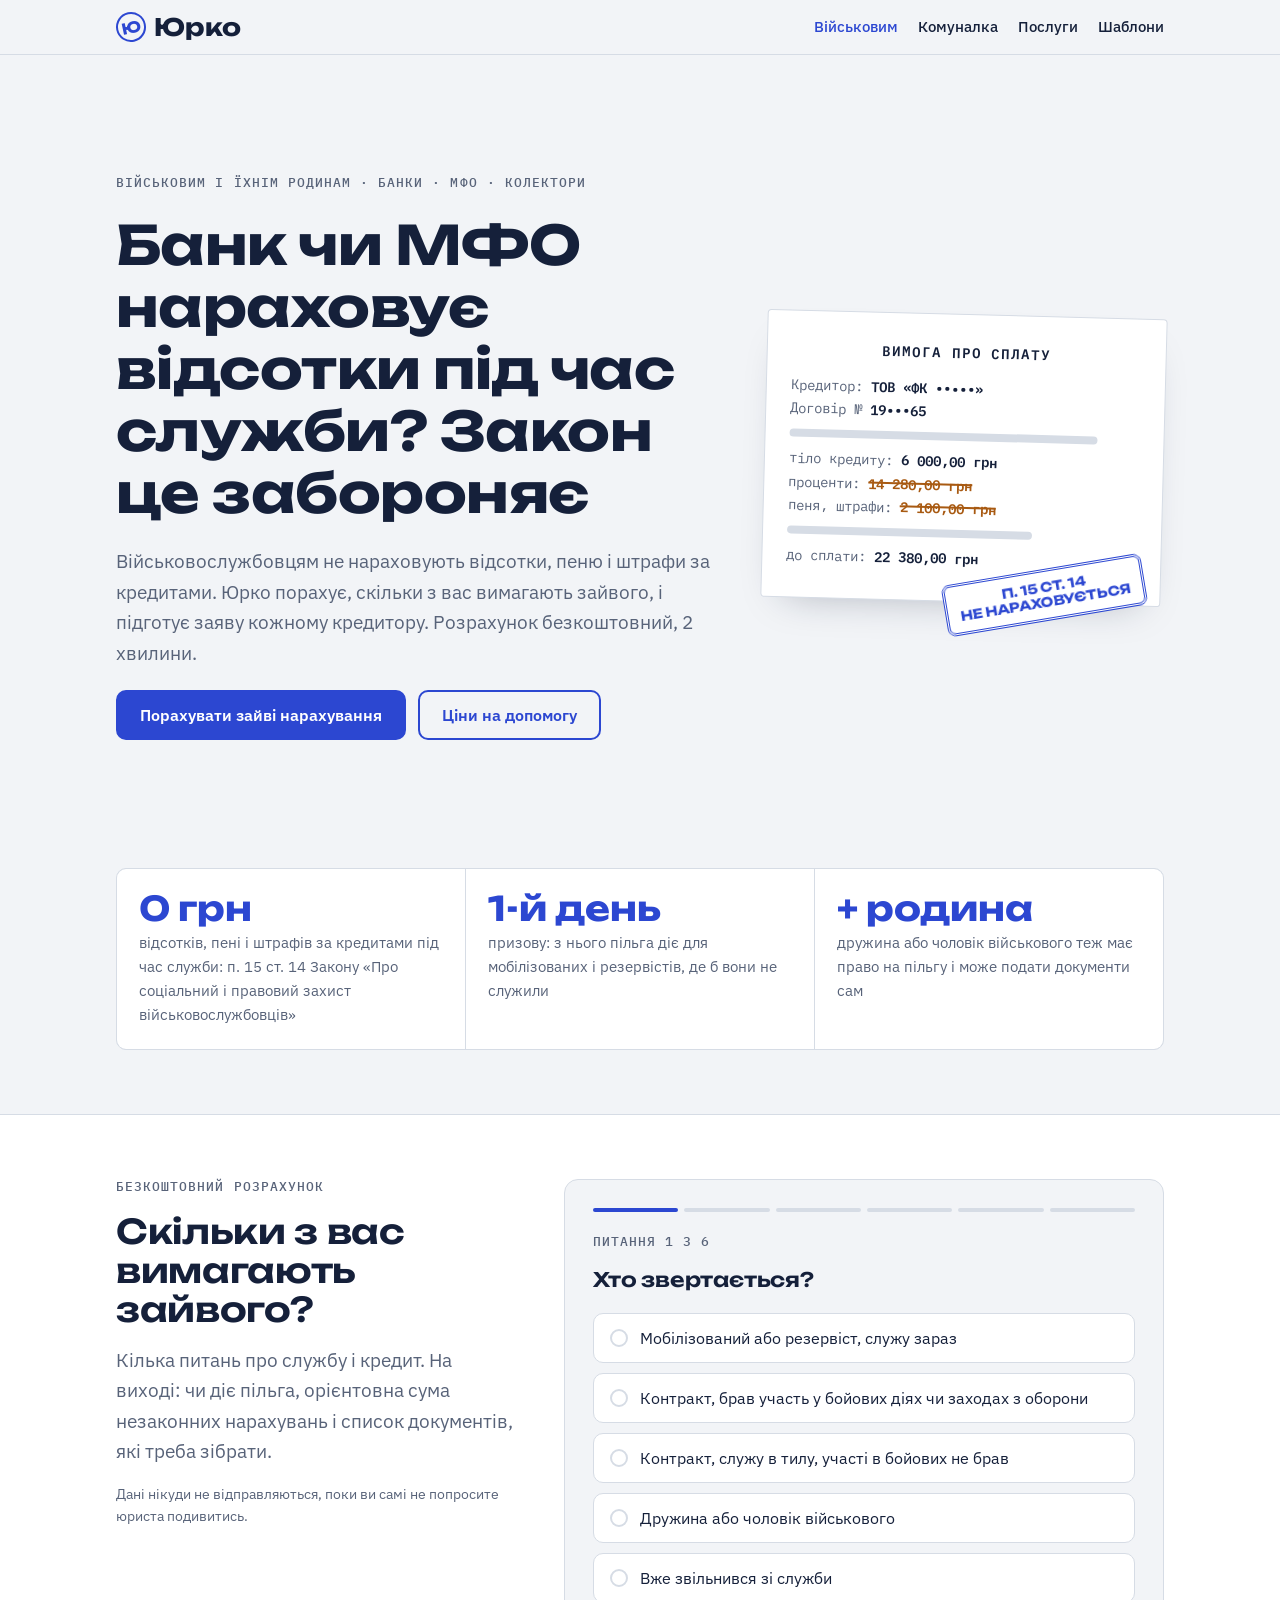
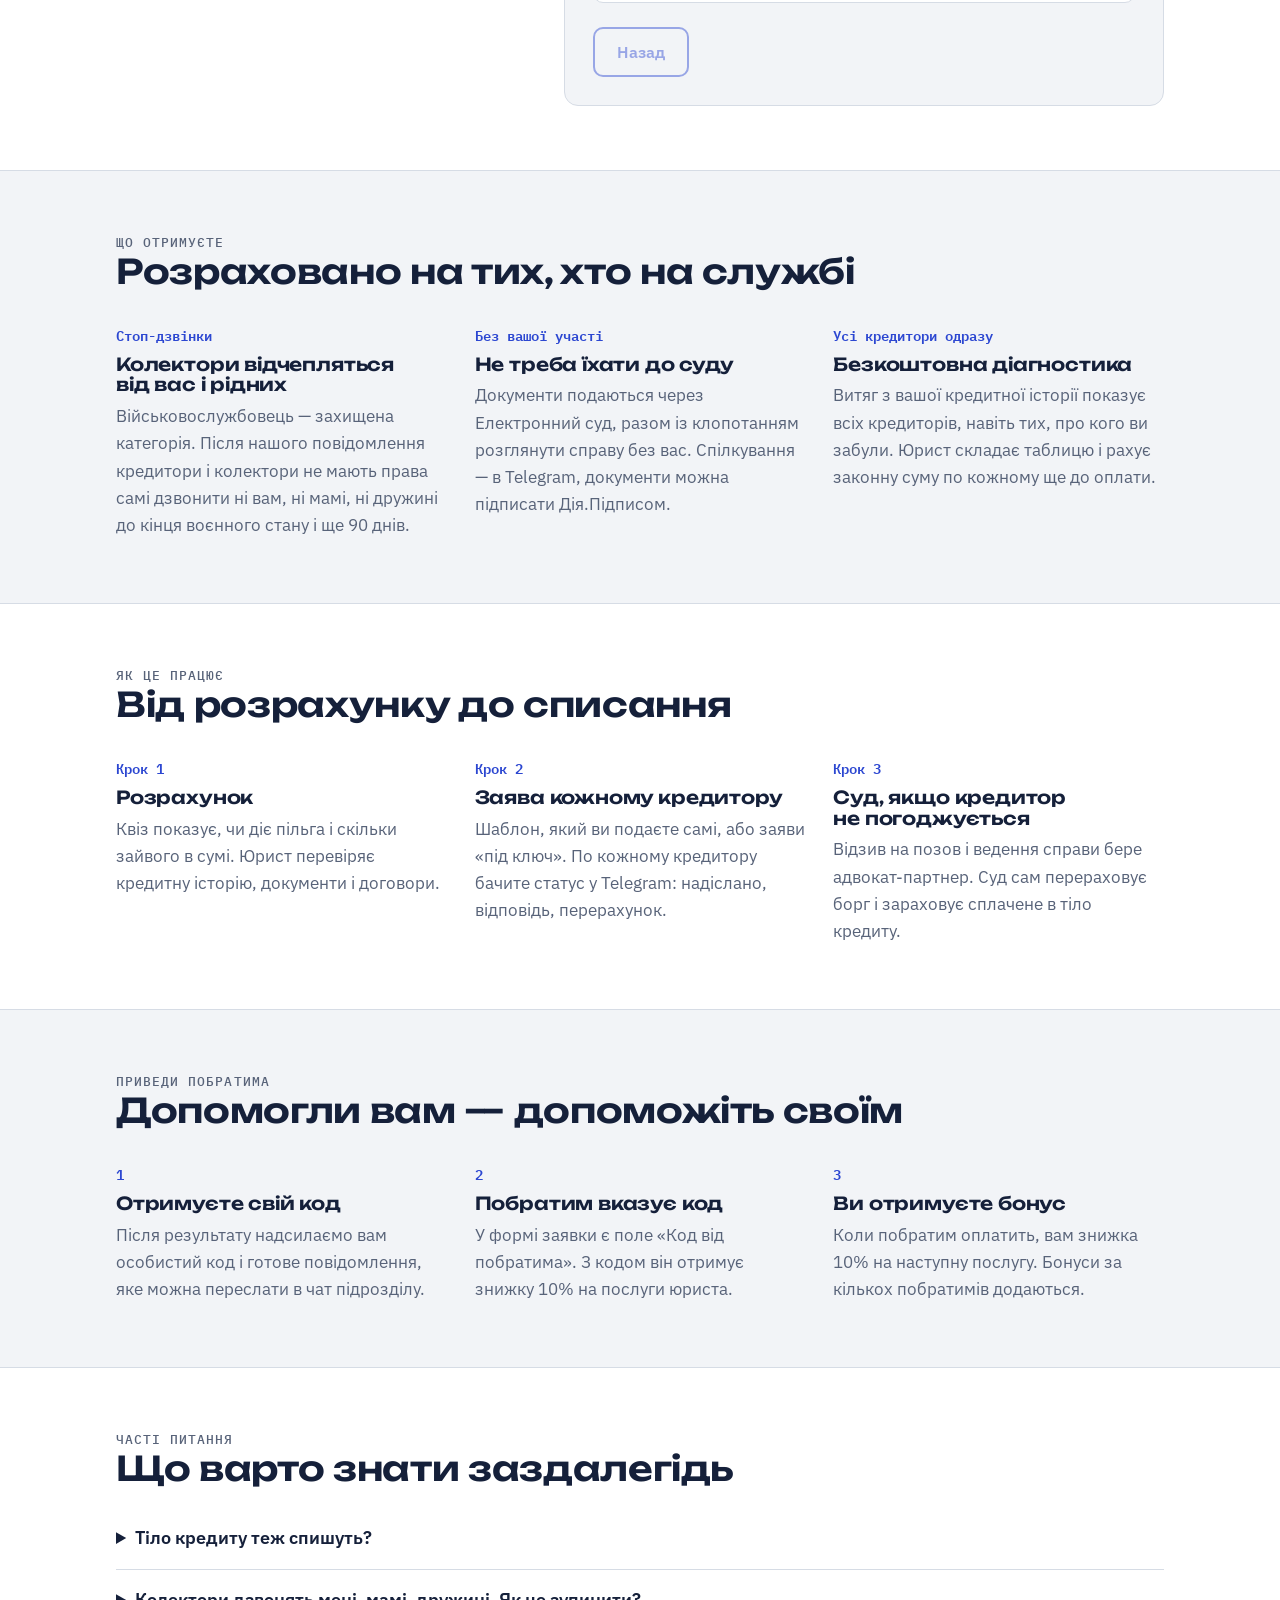
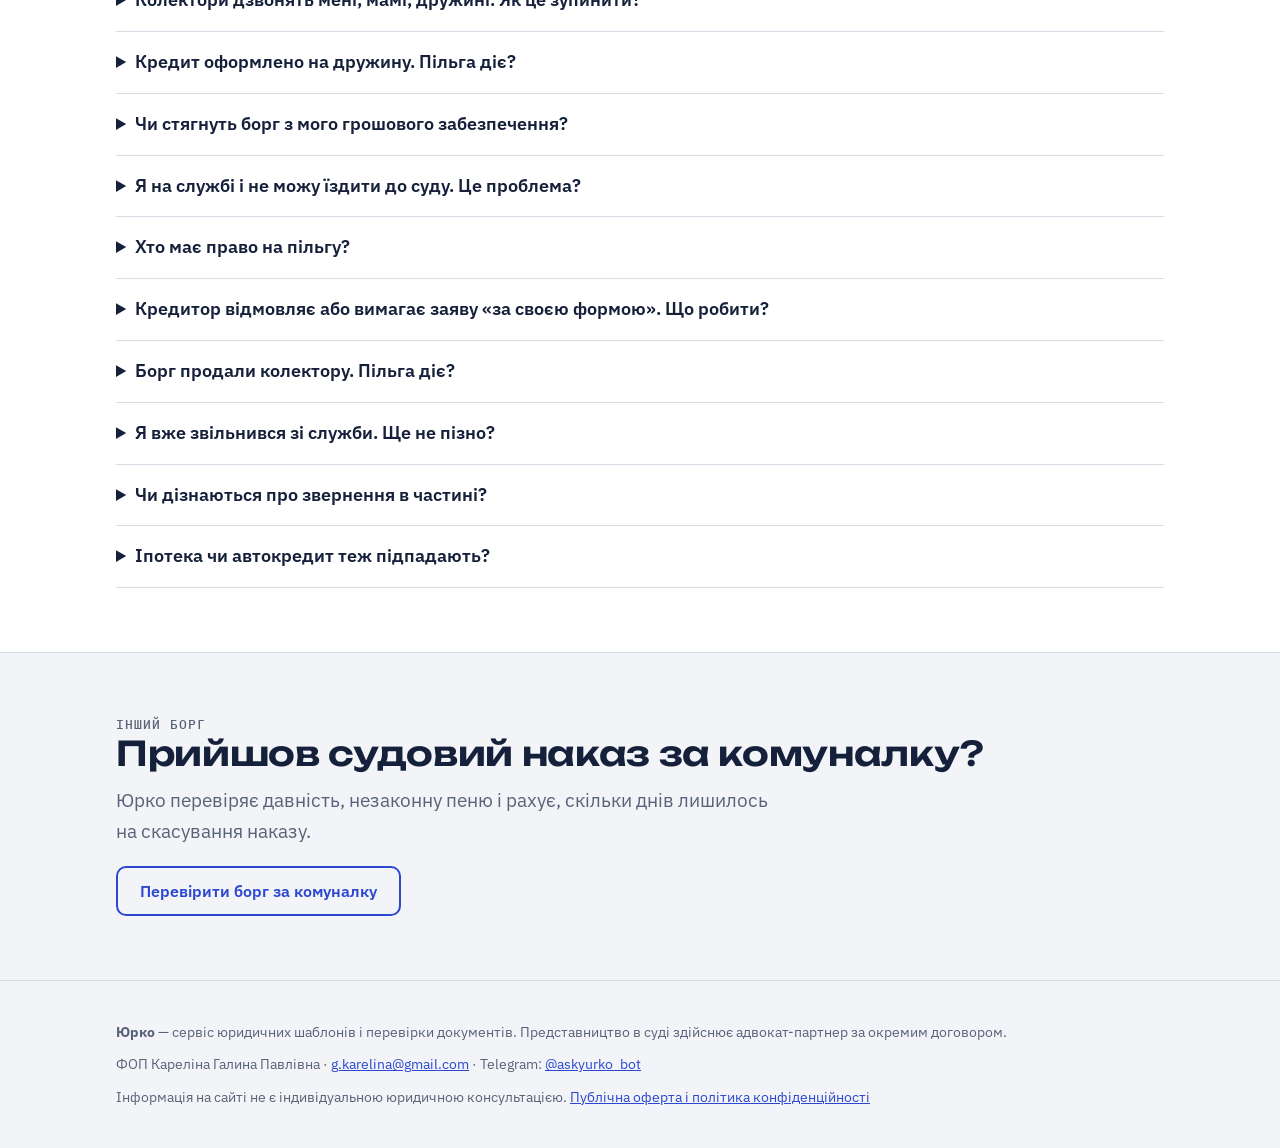
==== commit cfc47659: "Стоп-колектори і заява дружини (чоловіка), посилений відзив, п. 18 ПП ЦК у квізі й шаблонах, двоступ" ====
--- a/index.html
+++ b/index.html
@@ -81,17 +81,29 @@
 
   <section>
     <div class="wrap">
+      <p class="eyebrow">Що отримуєте</p>
+      <h2>Розраховано на тих, хто на службі</h2>
+      <div class="steps">
+        <div><span class="k">Стоп-дзвінки</span><h3>Колектори відчепляться від вас і рідних</h3><p>Військовослужбовець — захищена категорія. Після нашого повідомлення кредитори і колектори не мають права самі дзвонити ні вам, ні мамі, ні дружині до кінця воєнного стану і ще 90 днів.</p></div>
+        <div><span class="k">Без вашої участі</span><h3>Не треба їхати до суду</h3><p>Документи подаються через Електронний суд, разом із клопотанням розглянути справу без вас. Спілкування — в Telegram, документи можна підписати Дія.Підписом.</p></div>
+        <div><span class="k">Усі кредитори одразу</span><h3>Безкоштовна діагностика</h3><p>Витяг з вашої кредитної історії показує всіх кредиторів, навіть тих, про кого ви забули. Юрист складає таблицю і рахує законну суму по кожному ще до оплати.</p></div>
+      </div>
+    </div>
+  </section>
+
+  <section class="band">
+    <div class="wrap">
       <p class="eyebrow">Як це працює</p>
       <h2>Від розрахунку до списання</h2>
       <div class="steps">
-        <div><span class="k">Крок 1</span><h3>Розрахунок</h3><p>Квіз показує, чи діє пільга і скільки зайвого в сумі. Юрист перевіряє документи і договори.</p></div>
+        <div><span class="k">Крок 1</span><h3>Розрахунок</h3><p>Квіз показує, чи діє пільга і скільки зайвого в сумі. Юрист перевіряє кредитну історію, документи і договори.</p></div>
         <div><span class="k">Крок 2</span><h3>Заява кожному кредитору</h3><p>Шаблон, який ви подаєте самі, або заяви «під ключ». По кожному кредитору бачите статус у Telegram: надіслано, відповідь, перерахунок.</p></div>
         <div><span class="k">Крок 3</span><h3>Суд, якщо кредитор не погоджується</h3><p>Відзив на позов і ведення справи бере адвокат-партнер. Суд сам перераховує борг і зараховує сплачене в тіло кредиту.</p></div>
       </div>
     </div>
   </section>
 
-  <section class="band">
+  <section>
     <div class="wrap">
       <p class="eyebrow">Приведи побратима</p>
       <h2>Допомогли вам — допоможіть своїм</h2>
@@ -103,12 +115,16 @@
     </div>
   </section>
 
-  <section>
+  <section class="band">
     <div class="wrap">
       <p class="eyebrow">Часті питання</p>
       <h2>Що варто знати заздалегідь</h2>
       <div style="margin-top:20px">
-        <details><summary>Тіло кредиту теж спишуть?</summary><p>Ні. Пільга стосується відсотків, пені і штрафів. Отримані гроші (тіло кредиту) повертати доведеться. Але якщо під час служби ви вже платили і кредитор зараховував ці гроші у відсотки, їх треба зарахувати в погашення тіла. Часто після перерахунку борг виявляється в рази меншим.</p></details>
+        <details><summary>Тіло кредиту теж спишуть?</summary><p>Ні. Пільга стосується відсотків, пені і штрафів. Крім того, пеню і штрафи з 24.02.2022 не стягують з жодного позичальника під час воєнного стану (п. 18 Прикінцевих положень ЦК). Отримані гроші (тіло кредиту) повертати доведеться. Але якщо під час служби ви вже платили і кредитор зараховував ці гроші у відсотки, їх треба зарахувати в погашення тіла. Часто після перерахунку борг виявляється в рази меншим.</p></details>
+        <details><summary>Колектори дзвонять мені, мамі, дружині. Як це зупинити?</summary><p>Військовослужбовець належить до захищеної категорії споживачів (п. 6-2 розд. IV Закону «Про споживче кредитування»). Після письмового повідомлення з довідкою від частини кредитори і колектори не мають права за власною ініціативою звʼязуватися ні з вами, ні з вашими близькими до кінця воєнного стану і ще 90 днів. Кредитор зобовʼязаний сам повідомити своїх колекторів. Борг це не списує, але дзвінки мають припинитися.</p></details>
+        <details><summary>Кредит оформлено на дружину. Пільга діє?</summary><p>Так, за роз'ясненням Міноборони, пільга поширюється на дружину або чоловіка військового, і вони можуть подати заяву самі. Для цього є окремий шаблон: до нього додається свідоцтво про шлюб і довідки про службу чоловіка.</p></details>
+        <details><summary>Чи стягнуть борг з мого грошового забезпечення?</summary><p>Спершу кредитор має отримати рішення суду. На цьому етапі ми зменшуємо суму і просимо суд розстрочити виконання. Для мобілізованих закон передбачає зупинення виконавчого провадження на час служби, але це лише відстрочка: після звільнення стягнення продовжиться. Тому головне — зняти незаконні нарахування ще в суді.</p></details>
+        <details><summary>Я на службі і не можу їздити до суду. Це проблема?</summary><p>Так. Відзив і клопотання подаються через Електронний суд, разом із проханням розглянути справу без вас. Адвокат-партнер бере участь у засіданнях, якщо це потрібно.</p></details>
         <details><summary>Хто має право на пільгу?</summary><p>Мобілізовані і резервісти: з дня призову до звільнення. Контрактники: з першого дня участі в бойових діях чи заходах з оборони, якщо така участь була. Дружина або чоловік військового. За роз'ясненням Міноборони, пільга не діє для контрактників, які служили лише в тилу і не брали участі в бойових діях.</p></details>
         <details><summary>Кредитор відмовляє або вимагає заяву «за своєю формою». Що робити?</summary><p>Закон не ставить пільгу в залежність від форми заяви чи змін до договору: Верховний Суд прямо вказав, що достатньо звернення і документів про службу. Відмова — підстава для скарги і для захисту в суді. Тут краще не сперечатися самому, а віддати справу юристу.</p></details>
         <details><summary>Борг продали колектору. Пільга діє?</summary><p>Так. Новий кредитор отримує ті самі права, що мав попередній, і не більше. Якщо первісний кредитор не мав права нараховувати відсотки, колектор теж не має. Варто вимагати документи про відступлення і розрахунок.</p></details>
@@ -119,7 +135,7 @@
     </div>
   </section>
 
-  <section class="band">
+  <section>
     <div class="wrap">
       <p class="eyebrow">Інший борг</p>
       <h2>Прийшов судовий наказ за комуналку?</h2>
--- a/assets/style.css
+++ b/assets/style.css
@@ -135,6 +135,8 @@
   font: 16px var(--f-body); padding: 12px 14px; border-radius: var(--r); border: 1.5px solid var(--line);
   background: var(--card); color: var(--ink); width: 100%;
 }
+.my { border: 0; padding: 0; margin: 0; min-width: 0; display: grid; gap: 8px; }
+.my legend { font-size: 14px; color: var(--muted); padding: 0; margin-bottom: 6px; }
 .qnav { display: flex; justify-content: space-between; gap: 12px; margin-top: 24px; }
 
 /* Result */
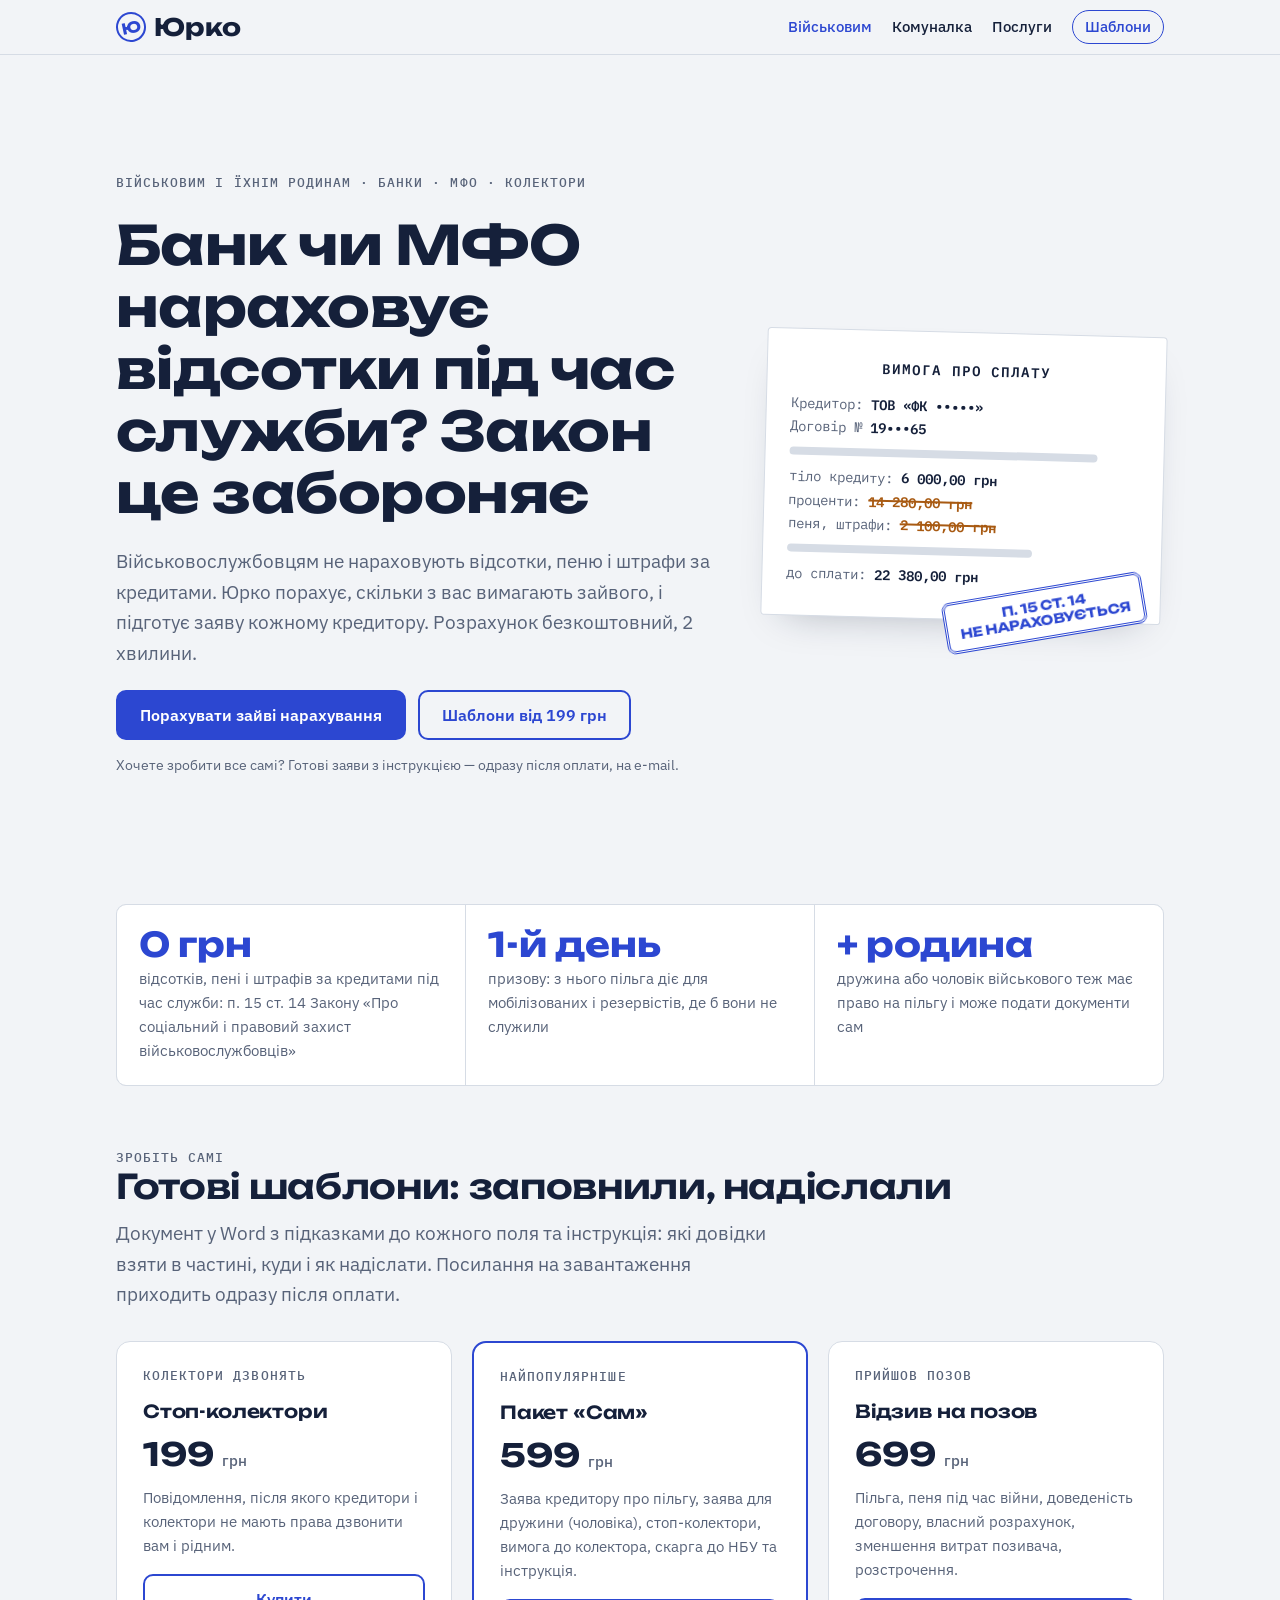
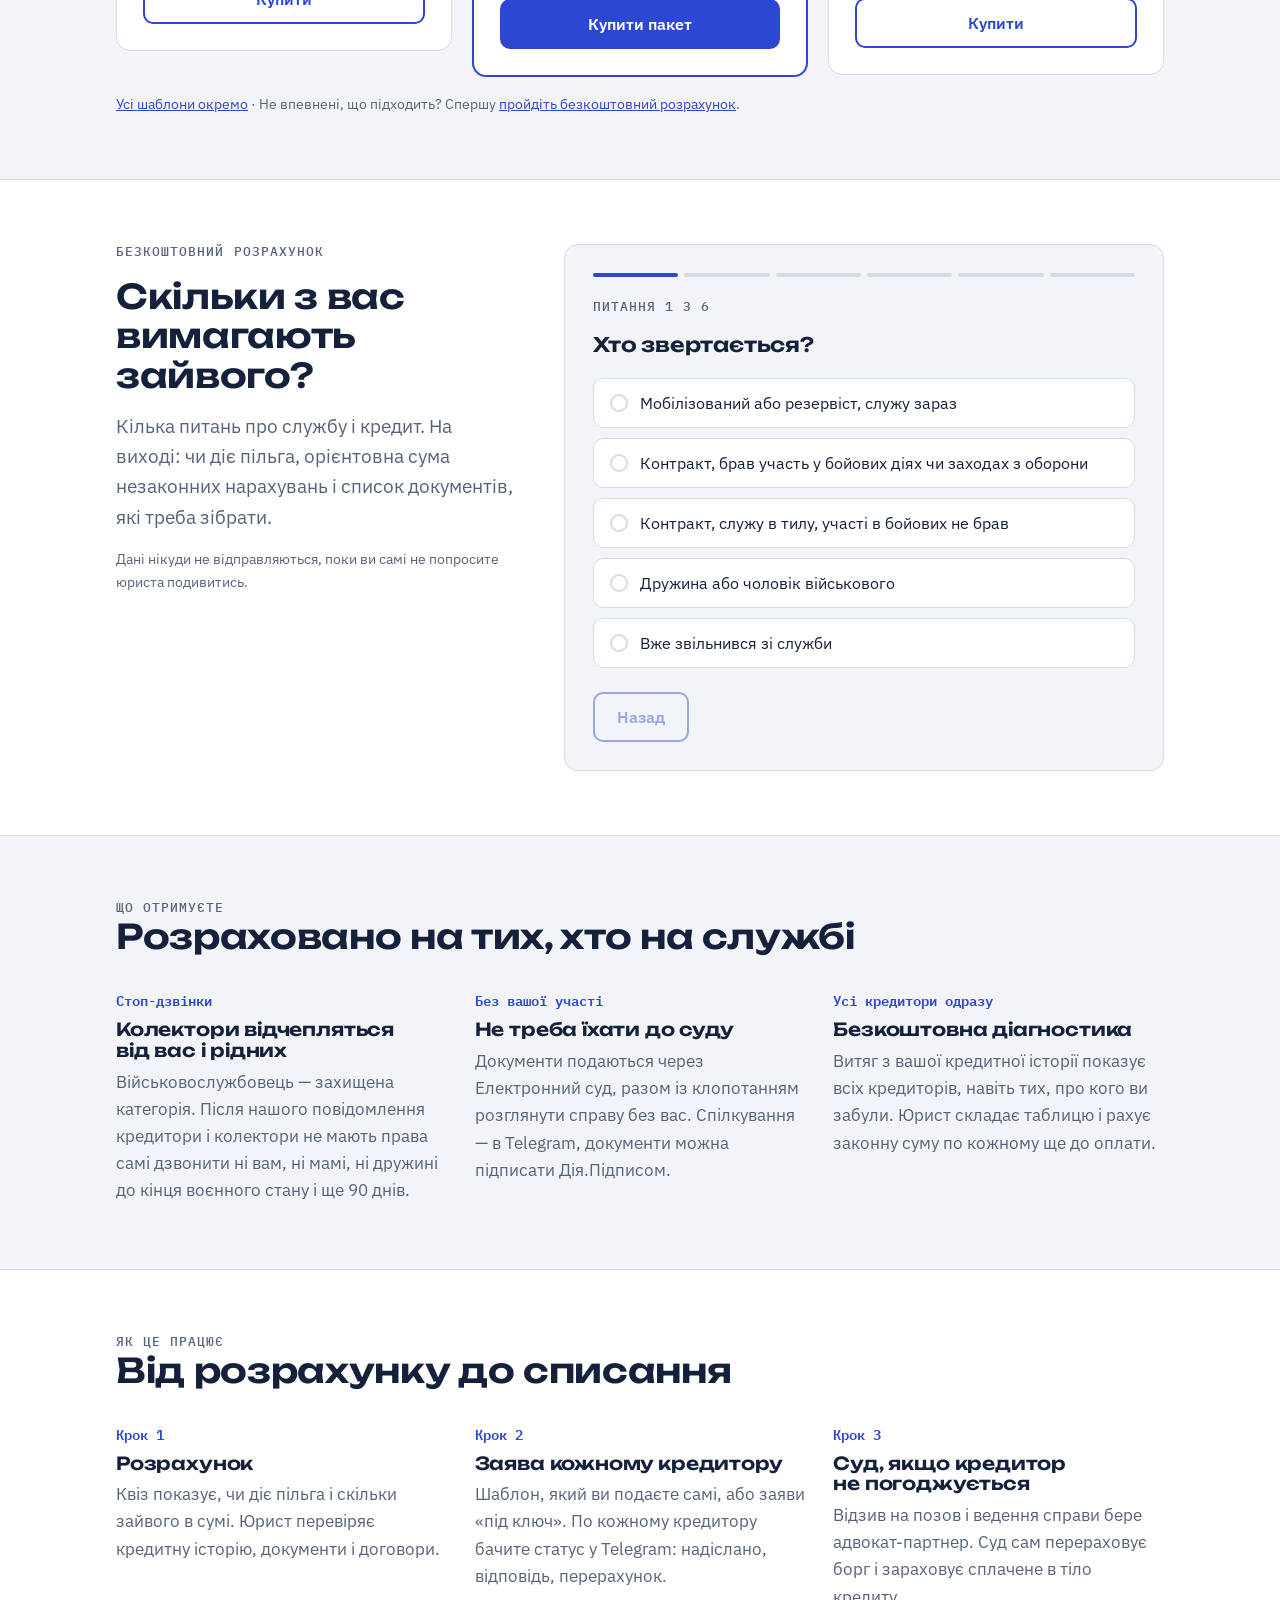
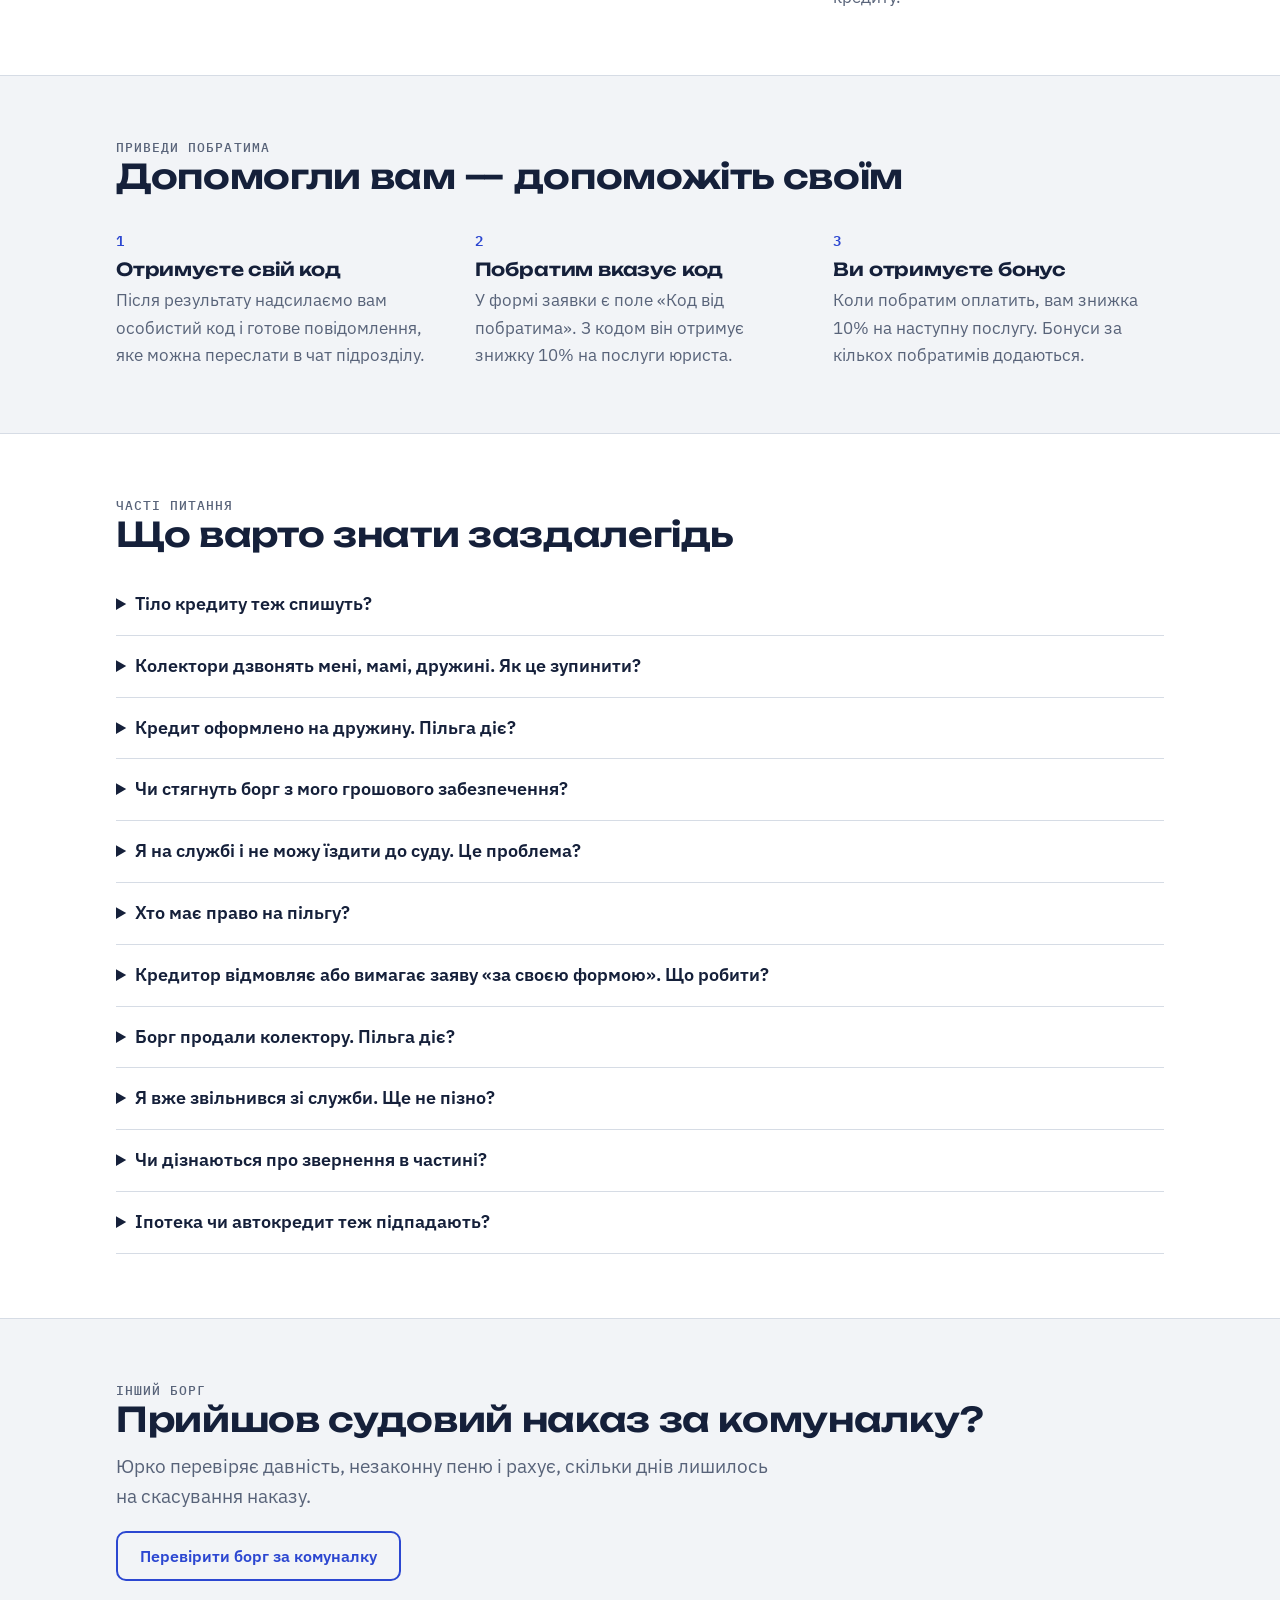
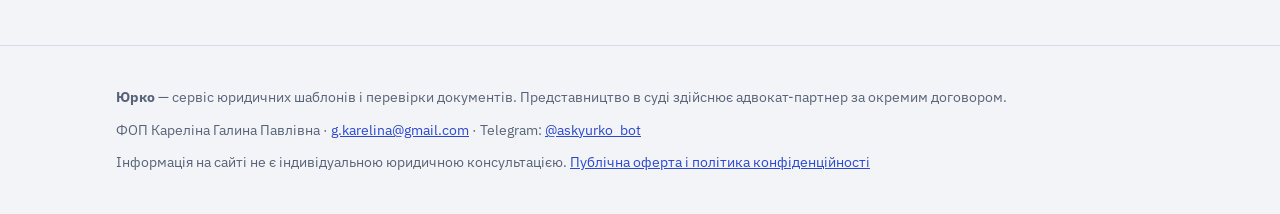
==== commit 023d6c33: "Головна: блок готових шаблонів з цінами і кнопками купівлі, друга кнопка в першому екрані, виділене " ====
--- a/index.html
+++ b/index.html
@@ -23,7 +23,7 @@
       <a href="index.html" aria-current="page">Військовим</a>
       <a href="komunalka.html">Комуналка</a>
       <a href="poslugy.html">Послуги</a>
-      <a href="magazyn.html">Шаблони</a>
+      <a class="pill" href="magazyn.html">Шаблони</a>
     </nav>
   </div>
 </header>
@@ -37,8 +37,9 @@
         <p class="lead">Військовослужбовцям не нараховують відсотки, пеню і штрафи за кредитами. Юрко порахує, скільки з вас вимагають зайвого, і підготує заяву кожному кредитору. Розрахунок безкоштовний, 2 хвилини.</p>
         <div class="actions">
           <a class="btn" href="#perevirka">Порахувати зайві нарахування</a>
-          <a class="btn ghost" href="poslugy.html">Ціни на допомогу</a>
+          <a class="btn ghost" href="#shablony">Шаблони від 199 грн</a>
         </div>
+        <p class="note">Хочете зробити все самі? Готові заяви з інструкцією — одразу після оплати, на e-mail.</p>
       </div>
       <div class="doc" aria-hidden="true">
         <div class="t">ВИМОГА ПРО СПЛАТУ</div>
@@ -62,6 +63,38 @@
         <div><span class="n mono">1-й день</span><p>призову: з нього пільга діє для мобілізованих і резервістів, де б вони не служили</p></div>
         <div><span class="n mono">+ родина</span><p>дружина або чоловік військового теж має право на пільгу і може подати документи сам</p></div>
       </div>
+    </div>
+  </section>
+
+  <section id="shablony" style="padding-top:0">
+    <div class="wrap">
+      <p class="eyebrow">Зробіть самі</p>
+      <h2>Готові шаблони: заповнили, надіслали</h2>
+      <p class="lead" style="margin-top:12px">Документ у Word з підказками до кожного поля та інструкція: які довідки взяти в частині, куди і як надіслати. Посилання на завантаження приходить одразу після оплати.</p>
+      <div class="plans">
+        <div class="plan">
+          <p class="eyebrow">Колектори дзвонять</p>
+          <h3>Стоп-колектори</h3>
+          <div class="price mono">199 <small>грн</small></div>
+          <p class="who">Повідомлення, після якого кредитори і колектори не мають права дзвонити вам і рідним.</p>
+          <button class="btn ghost" type="button" data-buy="vijsk-stop">Купити</button>
+        </div>
+        <div class="plan main">
+          <p class="eyebrow">Найпопулярніше</p>
+          <h3>Пакет «Сам»</h3>
+          <div class="price mono">599 <small>грн</small></div>
+          <p class="who">Заява кредитору про пільгу, заява для дружини (чоловіка), стоп-колектори, вимога до колектора, скарга до НБУ та інструкція.</p>
+          <button class="btn" type="button" data-buy="pack-vijsk">Купити пакет</button>
+        </div>
+        <div class="plan">
+          <p class="eyebrow">Прийшов позов</p>
+          <h3>Відзив на позов</h3>
+          <div class="price mono">699 <small>грн</small></div>
+          <p class="who">Пільга, пеня під час війни, доведеність договору, власний розрахунок, зменшення витрат позивача, розстрочення.</p>
+          <button class="btn ghost" type="button" data-buy="vijsk-vidzyv">Купити</button>
+        </div>
+      </div>
+      <p class="note" style="margin-top:16px"><a href="magazyn.html#vijsk">Усі шаблони окремо</a> · Не впевнені, що підходить? Спершу <a href="#perevirka">пройдіть безкоштовний розрахунок</a>.</p>
     </div>
   </section>
 
--- a/assets/style.css
+++ b/assets/style.css
@@ -64,6 +64,8 @@
 .nav { display: flex; gap: 20px; margin-left: auto; flex-wrap: wrap; }
 .nav a { color: var(--ink); text-decoration: none; font-weight: 500; font-size: 15px; }
 .nav a[aria-current="page"], .nav a:hover { color: var(--stamp); }
+.nav a.pill { border: 1.5px solid var(--stamp); color: var(--stamp); border-radius: 999px; padding: 4px 12px; margin: -5px 0; }
+.hero .note { margin-top: -8px; }
 
 /* Buttons */
 .btn {
@@ -204,6 +206,8 @@
   .item .btn { grid-column: 1 / -1; }
 }
 @media (max-width: 480px) {
-  .nav { margin-left: 0; gap: 14px; }
+  .nav { margin-left: 0; gap: 10px; flex-wrap: nowrap; }
+  .nav a { font-size: 14px; }
+  .nav a.pill { padding: 3px 9px; }
   .panel { padding: 20px; }
 }
